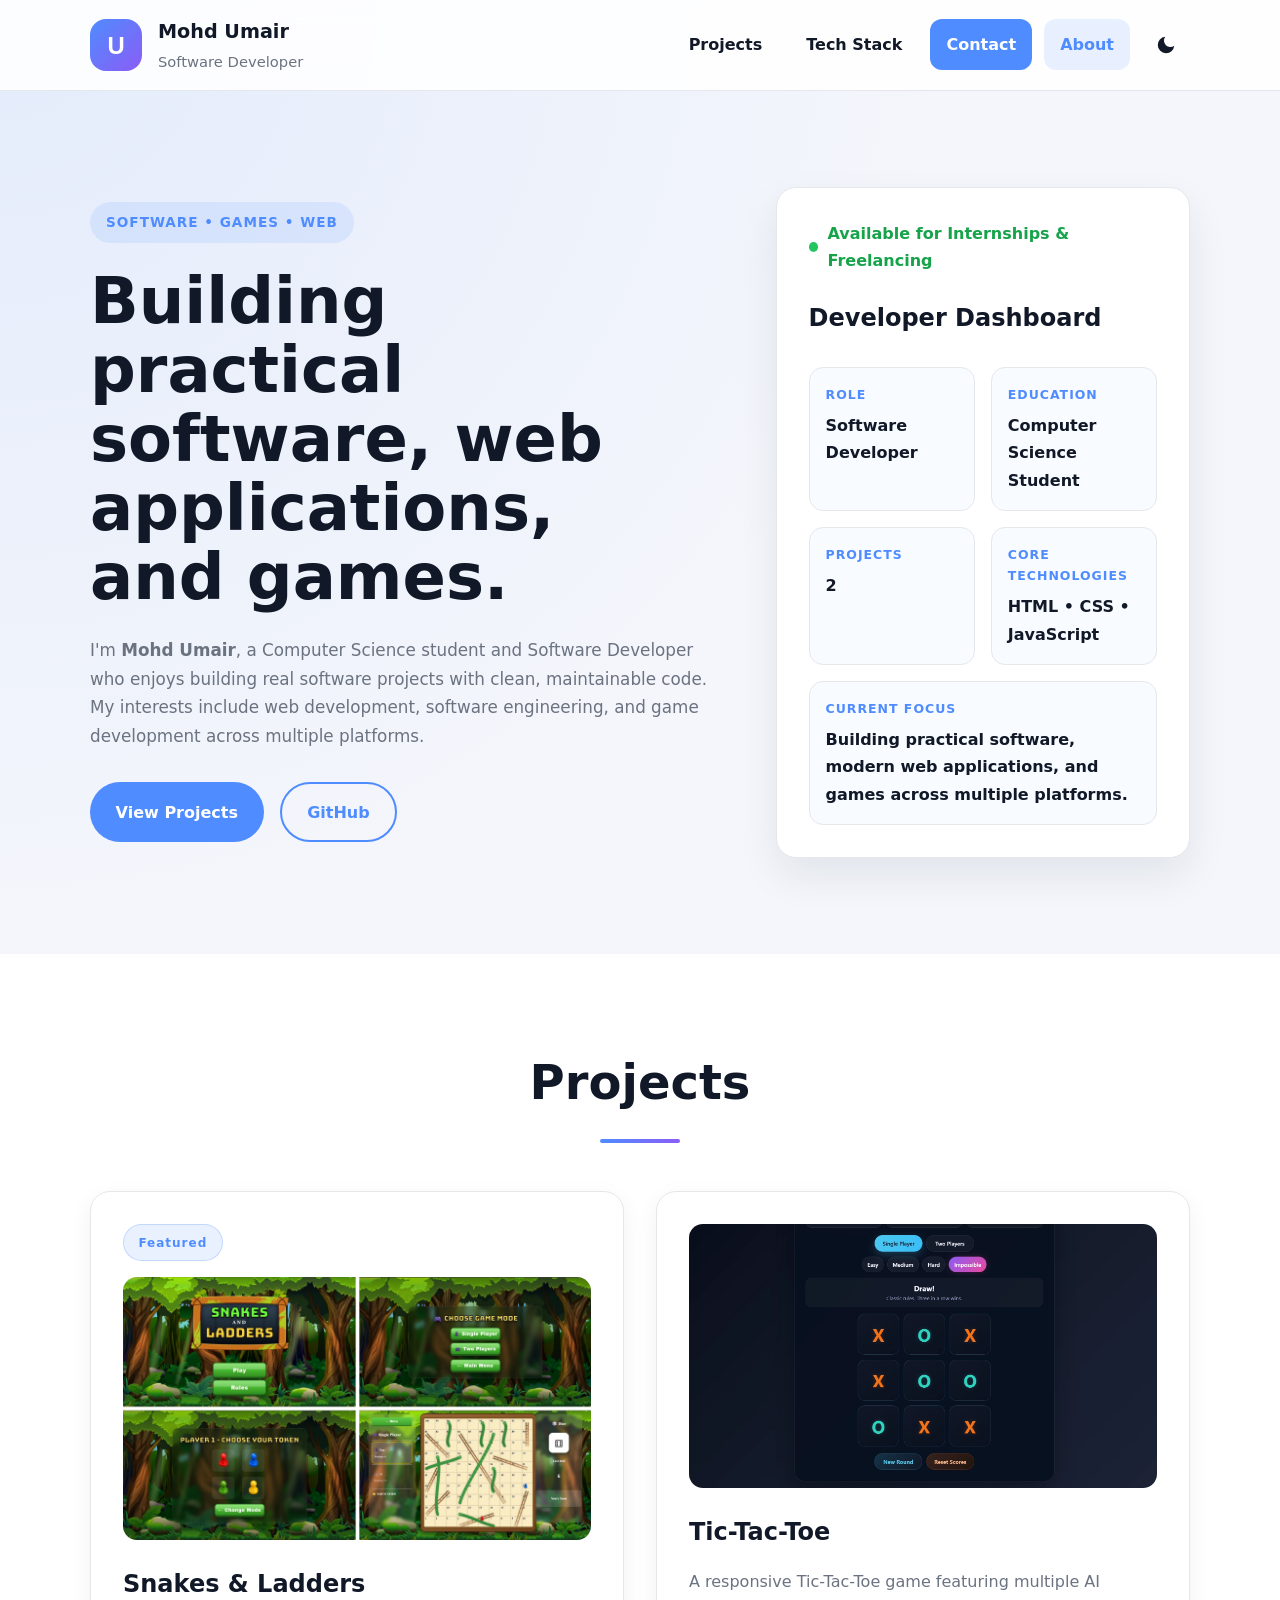
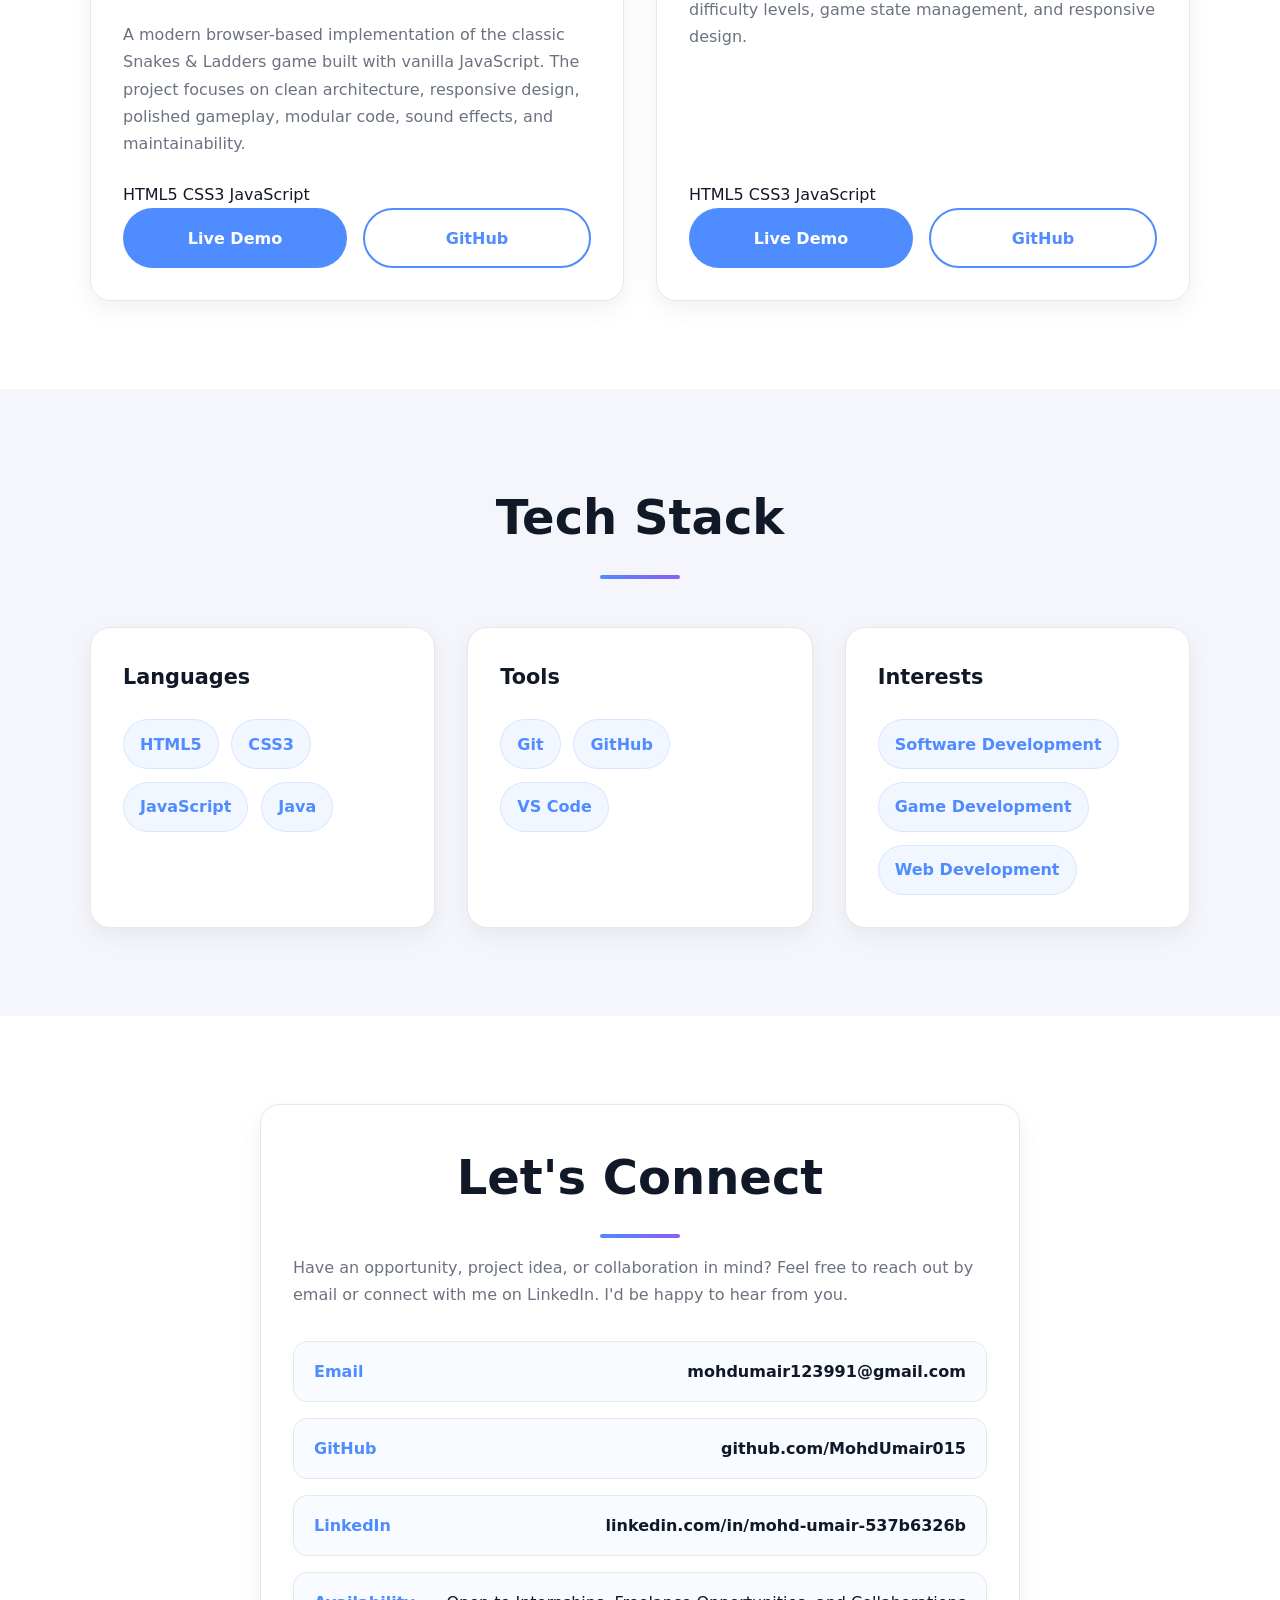
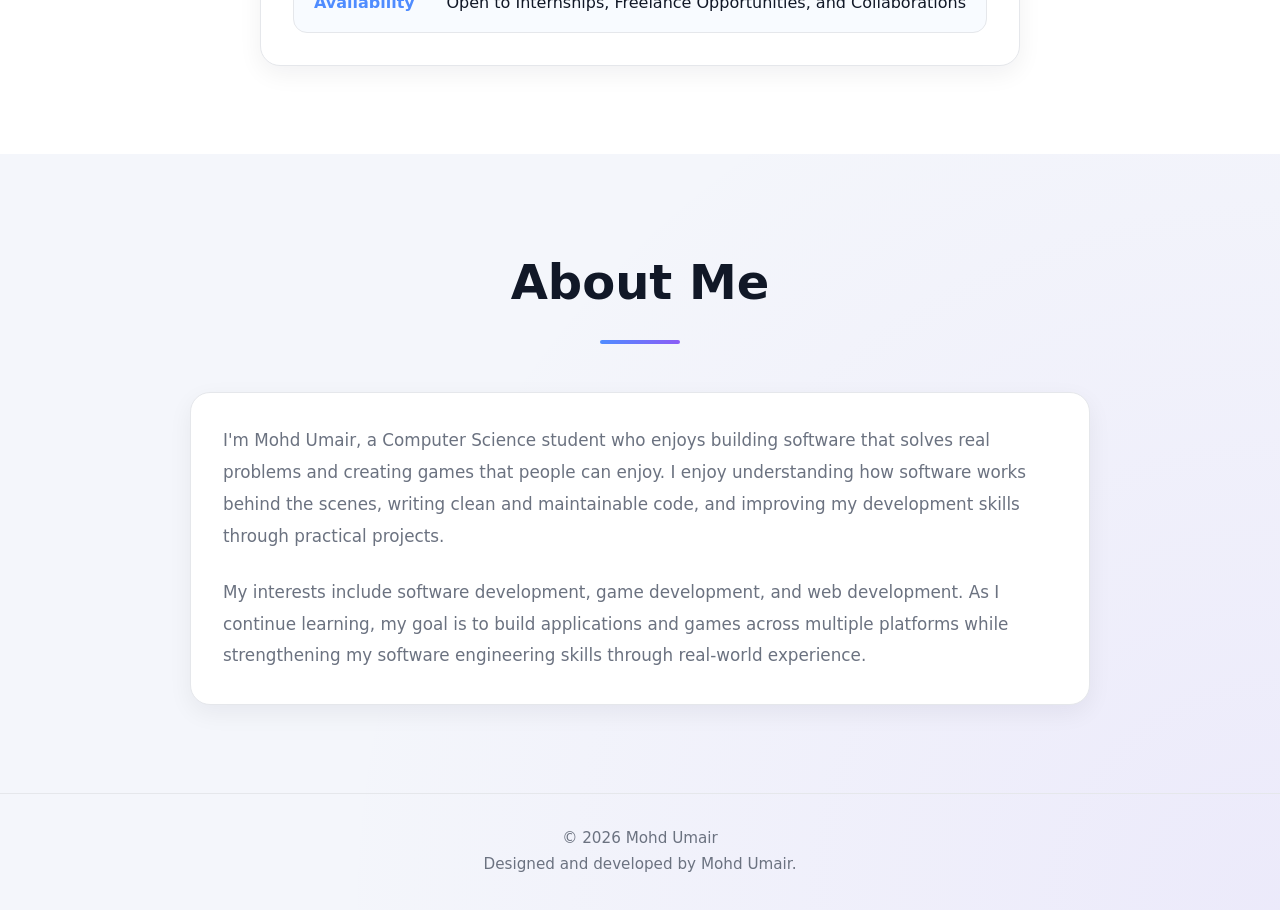
==== index.html @ 8f7ae7aa "Initial portfolio release" ====
<!doctype html>
<html lang="en">
  <head>
    <meta charset="utf-8" />
    <meta name="viewport" content="width=device-width, initial-scale=1" />

    <title>Mohd Umair | Software & Game Developer</title>

    <meta
      name="description"
      content="Portfolio of Mohd Umair, a Computer Science student and Software Developer building web applications, games, and modern software projects."
    />

    <meta
      name="keywords"
      content="Mohd Umair, Software Developer, Game Developer, Web Developer, JavaScript, HTML, CSS, Portfolio"
    />

    <meta name="author" content="Mohd Umair" />

    <!-- Browser Theme -->

    <meta name="theme-color" content="#4f8cff" />

    <!-- Search Engines -->

    <meta name="robots" content="index, follow" />

    <!-- Canonical URL -->

    <link rel="canonical" href="https://mohdumair015.github.io/Portfolio/" />

    <!-- Open Graph -->

    <meta property="og:type" content="website" />

    <meta
      property="og:title"
      content="Mohd Umair | Software & Game Developer"
    />

    <meta
      property="og:description"
      content="Portfolio of Mohd Umair showcasing software development, web development, and game development projects."
    />

    <meta
      property="og:url"
      content="https://mohdumair015.github.io/Portfolio/"
    />

    <meta
      property="og:image"
      content="https://mohdumair015.github.io/Portfolio/images/portfolio-preview.webp"
    />

    <!-- Twitter / X -->

    <meta name="twitter:card" content="summary_large_image" />

    <meta
      name="twitter:title"
      content="Mohd Umair | Software & Game Developer"
    />

    <meta
      name="twitter:description"
      content="Software Developer building practical software, web applications, and games."
    />

    <meta
      name="twitter:image"
      content="https://mohdumair015.github.io/Portfolio/images/portfolio-preview.webp"
    />

    <!-- Favicon -->

    <link rel="icon" href="images/favicon.ico" sizes="any" />

    <link rel="icon" type="image/svg+xml" href="images/logo.svg" />

    <link rel="apple-touch-icon" href="images/apple-touch-icon.png" />

    <link rel="manifest" href="site.webmanifest" />

    <!-- CSS -->

    <link rel="stylesheet" href="style.css" />
  </head>

  <body>
    <!-- =========================
         Header
    ========================== -->

    <header class="site-header">
      <div class="container header-inner">
        <div class="brand">
          <a href="#home" class="logo" aria-label="Home">
            <img
              src="images/logo.svg"
              alt="Mohd Umair Logo"
              width="52"
              height="52"
            />
          </a>

          <div>
            <h1 class="brand-title">Mohd Umair</h1>

            <p class="brand-sub">Software Developer</p>
          </div>
        </div>

        <nav class="main-nav" aria-label="Primary Navigation">
          <a href="#projects" class="nav-link">Projects</a>

          <a href="#tech-stack" class="nav-link">Tech Stack</a>

          <a href="#contact" class="nav-link cta">Contact</a>

          <a href="#about" class="nav-link">About</a>

          <button
            id="theme-toggle"
            aria-label="Toggle dark mode"
            title="Toggle theme"
          >
            <svg
              class="theme-icon moon-icon"
              viewBox="0 0 24 24"
              aria-hidden="true"
            >
              <path
                d="M21 12.8A9 9 0 1 1 11.2 3
         7 7 0 0 0 21 12.8Z"
                fill="currentColor"
              />
            </svg>

            <svg
              class="theme-icon sun-icon"
              viewBox="0 0 24 24"
              aria-hidden="true"
            >
              <circle cx="12" cy="12" r="5" fill="currentColor" />

              <g stroke="currentColor" stroke-width="2" stroke-linecap="round">
                <line x1="12" y1="1.5" x2="12" y2="4" />
                <line x1="12" y1="20" x2="12" y2="22.5" />
                <line x1="1.5" y1="12" x2="4" y2="12" />
                <line x1="20" y1="12" x2="22.5" y2="12" />

                <line x1="4.5" y1="4.5" x2="6.5" y2="6.5" />
                <line x1="17.5" y1="17.5" x2="19.5" y2="19.5" />
                <line x1="17.5" y1="6.5" x2="19.5" y2="4.5" />
                <line x1="4.5" y1="19.5" x2="6.5" y2="17.5" />
              </g>
            </svg>
          </button>
        </nav>
      </div>
    </header>

    <!-- =========================
         Main
    ========================== -->

    <main>
      <!-- =========================
           Hero
      ========================== -->

      <section class="hero">
        <div class="container hero-inner">
          <div class="hero-copy">
            <p class="hero-tag">SOFTWARE • GAMES • WEB</p>

            <h2 class="hero-heading">
              Building practical software, web applications, and games.
            </h2>

            <p class="lead">
              I'm <strong>Mohd Umair</strong>, a Computer Science student and
              Software Developer who enjoys building real software projects with
              clean, maintainable code. My interests include web development,
              software engineering, and game development across multiple
              platforms.
            </p>

            <div class="hero-buttons">
              <a href="#projects" class="btn"> View Projects </a>

              <a
                href="https://github.com/MohdUmair015"
                target="_blank"
                rel="noopener"
                class="btn btn-outline"
              >
                GitHub
              </a>
            </div>
          </div>

          <aside class="hero-card" aria-label="Developer Profile">
            <div class="status-line">
              <span class="status-dot"></span>
              Available for Internships & Freelancing
            </div>

            <h3 class="setup-title">Developer Dashboard</h3>

            <div class="profile-grid">
              <div class="profile-item">
                <span class="profile-label">Role</span>
                <strong>Software Developer</strong>
              </div>

              <div class="profile-item">
                <span class="profile-label">Education</span>
                <strong>Computer Science Student</strong>
              </div>

              <div class="profile-item">
                <span class="profile-label">Projects</span>
                <strong>2</strong>
              </div>

              <div class="profile-item">
                <span class="profile-label">Core Technologies</span>
                <strong>HTML • CSS • JavaScript</strong>
              </div>

              <div class="profile-item full-width">
                <span class="profile-label">Current Focus</span>
                <strong>
                  Building practical software, modern web applications, and
                  games across multiple platforms.
                </strong>
              </div>
            </div>
          </aside>
        </div>
      </section>

      <!-- =========================
     Projects
========================= -->

      <section id="projects" class="section alt">
        <div class="container">
          <h3>Projects</h3>

          <div class="grid projects">
            <!-- Snakes & Ladders -->

            <article class="card project">
              <span class="project-status featured"> Featured </span>

              <img
                src="images/snakes-and-ladders.webp"
                alt="Screenshot of the Snakes & Ladders game"
                class="project-image"
                loading="lazy"
              />

              <h4>Snakes & Ladders</h4>

              <p>
                A modern browser-based implementation of the classic Snakes &
                Ladders game built with vanilla JavaScript. The project focuses
                on clean architecture, responsive design, polished gameplay,
                modular code, sound effects, and maintainability.
              </p>

              <div class="tech-stack">
                <span>HTML5</span>
                <span>CSS3</span>
                <span>JavaScript</span>
              </div>

              <div class="project-links">
                <a
                  href="https://mohdumair015.github.io/Snakes-and-Ladders/"
                  target="_blank"
                  rel="noopener"
                  class="btn"
                >
                  Live Demo
                </a>

                <a
                  href="https://github.com/MohdUmair015/Snakes-and-Ladders"
                  target="_blank"
                  rel="noopener"
                  class="btn btn-outline"
                >
                  GitHub
                </a>
              </div>
            </article>

            <!-- Tic Tac Toe -->

            <article class="card project">
              <img
                src="images/tic-tac-toe.webp"
                alt="Screenshot of the Tic-Tac-Toe game"
                class="project-image"
                loading="lazy"
              />

              <h4>Tic-Tac-Toe</h4>

              <p>
                A responsive Tic-Tac-Toe game featuring multiple AI difficulty
                levels, game state management, and responsive design.
              </p>

              <div class="tech-stack">
                <span>HTML5</span>
                <span>CSS3</span>
                <span>JavaScript</span>
              </div>

              <div class="project-links">
                <a
                  href="https://mohdumair015.github.io/Tic-Tac-Toe-Game/Tic-Tac-Toe.html"
                  target="_blank"
                  rel="noopener"
                  class="btn"
                >
                  Live Demo
                </a>

                <a
                  href="https://github.com/MohdUmair015/Tic-Tac-Toe-Game"
                  target="_blank"
                  rel="noopener"
                  class="btn btn-outline"
                >
                  GitHub
                </a>
              </div>
            </article>
          </div>
        </div>
      </section>

      <!-- =========================
           Tech Stack
      ========================== -->

      <section id="tech-stack" class="section">
        <div class="container">
          <h3>Tech Stack</h3>

          <div class="grid services">
            <article class="card service">
              <h4>Languages</h4>

              <div class="stack-list">
                <span>HTML5</span>
                <span>CSS3</span>
                <span>JavaScript</span>
                <span>Java</span>
              </div>
            </article>

            <article class="card service">
              <h4>Tools</h4>

              <div class="stack-list">
                <span>Git</span>
                <span>GitHub</span>
                <span>VS Code</span>
              </div>
            </article>

            <article class="card service">
              <h4>Interests</h4>

              <div class="stack-list">
                <span>Software Development</span>
                <span>Game Development</span>
                <span>Web Development</span>
              </div>
            </article>
          </div>
        </div>
      </section>

      <!-- =========================
     Contact
========================== -->

      <section id="contact" class="section alt">
        <div class="container">
          <div class="card contact-card">
            <h3>Let's Connect</h3>

            <p>
              Have an opportunity, project idea, or collaboration in mind? Feel
              free to reach out by email or connect with me on LinkedIn. I'd be
              happy to hear from you.
            </p>

            <div class="contact-info">
              <div class="contact-item">
                <span class="contact-label">Email</span>

                <a href="mailto:mohdumair123991@gmail.com">
                  mohdumair123991@gmail.com
                </a>
              </div>

              <div class="contact-item">
                <span class="contact-label">GitHub</span>

                <a
                  href="https://github.com/MohdUmair015"
                  target="_blank"
                  rel="noopener"
                >
                  github.com/MohdUmair015
                </a>
              </div>

              <div class="contact-item">
                <span class="contact-label">LinkedIn</span>

                <a
                  href="https://www.linkedin.com/in/mohd-umair-537b6326b"
                  target="_blank"
                  rel="noopener"
                >
                  linkedin.com/in/mohd-umair-537b6326b
                </a>
              </div>

              <div class="contact-item">
                <span class="contact-label">Availability</span>

                <span
                  >Open to Internships, Freelance Opportunities, and
                  Collaborations</span
                >
              </div>
            </div>
          </div>
        </div>
      </section>

      <!-- =========================
     About
========================== -->

      <section id="about" class="section">
        <div class="container">
          <h3>About Me</h3>

          <div class="card about-card">
            <p>
              I'm Mohd Umair, a Computer Science student who enjoys building
              software that solves real problems and creating games that people
              can enjoy. I enjoy understanding how software works behind the
              scenes, writing clean and maintainable code, and improving my
              development skills through practical projects.
            </p>

            <p>
              My interests include software development, game development, and
              web development. As I continue learning, my goal is to build
              applications and games across multiple platforms while
              strengthening my software engineering skills through real-world
              experience.
            </p>
          </div>
        </div>
      </section>
    </main>

    <!-- =========================
         Footer
    ========================== -->

    <footer class="site-footer">
      <p id="footer-year">
        © 2026 Mohd Umair
        <br />
        Designed and developed by Mohd Umair.
      </p>
    </footer>

    <!-- =========================
         Image Preview Modal
    ========================== -->

    <div
      id="image-modal"
      class="image-modal"
      role="dialog"
      aria-modal="true"
      aria-labelledby="modal-caption"
    >
      <span id="close-modal"> &times; </span>

      <div class="modal-content">
        <img id="modal-image" src="" alt="Expanded project image" />

        <p id="modal-caption"></p>
      </div>
    </div>

    <script src="script.js"></script>
  </body>
</html>
---- style.css ----
/* ======================================================
   Root Variables
====================================================== */

:root {
  --primary: #4f8cff;
  --primary-dark: #2563eb;
  --purple: #8b5cf6;

  --bg: #f4f6fb;
  --surface: #ffffff;

  --text: #111827;
  --text-light: #6b7280;

  --border: #e5e7eb;

  --shadow-sm: 0 8px 24px rgba(15, 23, 42, 0.06);
  --shadow-md: 0 18px 40px rgba(15, 23, 42, 0.08);
  --shadow-lg: 0 28px 60px rgba(15, 23, 42, 0.12);

  --radius: 20px;

  --transition: 220ms ease;
}

/* ======================================================
   Reset
====================================================== */

*,
*::before,
*::after {
  margin: 0;
  padding: 0;
  box-sizing: border-box;
}

html {
  scroll-behavior: smooth;
  scroll-padding-top: 100px;
}

body {
  min-height: 100vh;

  font-family:
    Inter,
    system-ui,
    -apple-system,
    BlinkMacSystemFont,
    "Segoe UI",
    sans-serif;

  color: var(--text);

  line-height: 1.7;

  background:
    radial-gradient(
      circle at top left,
      rgba(79, 140, 255, 0.1),
      transparent 22%
    ),
    radial-gradient(
      circle at bottom right,
      rgba(139, 92, 246, 0.08),
      transparent 22%
    ),
    linear-gradient(rgba(255, 255, 255, 0.03) 1px, transparent 1px),
    linear-gradient(90deg, rgba(255, 255, 255, 0.03) 1px, transparent 1px),
    var(--bg);

  background-size:
    auto,
    auto,
    80px 80px,
    80px 80px;

  transition:
    background-color 0.3s,
    color 0.3s;
}

/* ======================================================
   Global
====================================================== */

img {
  display: block;
  max-width: 100%;
}

button,
input,
textarea,
a {
  font: inherit;
}

a {
  color: inherit;
  text-decoration: none;
}

.container {
  width: min(1100px, calc(100% - 2rem));
  margin-inline: auto;
}

/* ======================================================
   Header
====================================================== */

.site-header {
  position: sticky;
  top: 0;
  z-index: 1000;
  backdrop-filter: blur(14px);
  background: rgba(255, 255, 255, 0.88);
  border-bottom: 1px solid var(--border);
}

.header-inner {
  display: flex;
  justify-content: space-between;
  align-items: center;
  padding: 1rem 0;
}

.brand {
  display: flex;
  align-items: center;
  gap: 1rem;
}

.logo {
  display: flex;

  align-items: center;

  justify-content: center;

  flex-shrink: 0;
}

.logo img {
  width: 52px;

  height: 52px;

  display: block;

  user-select: none;

  -webkit-user-drag: none;

  transition:
    transform 0.22s ease,
    filter 0.22s ease;
}

.logo:hover img {
  transform: scale(1.06);

  filter: brightness(1.05);
}

.logo:focus-visible img {
  transform: scale(1.06);
}

.brand-title {
  font-size: 1.2rem;
  font-weight: 700;
}

.brand-sub {
  color: var(--text-light);
  font-size: 0.92rem;
}

.main-nav {
  display: flex;
  align-items: center;
  gap: 0.75rem;
}

.main-nav a {
  padding: 0.75rem 1rem;
  border-radius: 12px;
  font-weight: 600;
  transition: var(--transition);
}

.main-nav a:hover {
  background: rgba(79, 140, 255, 0.08);
}

.main-nav a.active {
  background: rgba(79, 140, 255, 0.12);

  color: var(--primary);
}

.main-nav a.cta.active {
  background: var(--primary);

  color: white;
}

.cta {
  background: var(--primary);
  color: white;
}

#theme-toggle {
  width: 48px;

  height: 48px;

  display: grid;

  place-items: center;

  border: none;

  border-radius: 14px;

  background: transparent;

  color: var(--text);

  cursor: pointer;

  transition: var(--transition);
}

#theme-toggle:hover {
  background: rgba(79, 140, 255, 0.08);
}

.theme-icon {
  width: 22px;

  height: 22px;

  transition: 0.35s ease;
}

.sun-icon {
  display: none;
}

body.dark-theme .moon-icon {
  display: none;
}

body.dark-theme .sun-icon {
  display: block;
}

/* ======================================================
   Hero
====================================================== */

.hero {
  padding: 6rem 0;
}

.hero-inner {
  display: grid;
  grid-template-columns: 1.2fr 0.8fr;
  align-items: center;
  gap: 4rem;
}

.hero-tag {
  display: inline-flex;
  padding: 0.55rem 1rem;
  margin-bottom: 1.5rem;
  border-radius: 999px;
  background: rgba(79, 140, 255, 0.12);
  color: var(--primary);
  font-size: 0.85rem;
  font-weight: 700;
  letter-spacing: 1px;
}

.hero-heading {
  font-size: clamp(2.8rem, 5vw, 4.6rem);
  line-height: 1.08;
  margin-bottom: 1.5rem;
  max-width: 12ch;
}

.lead {
  max-width: 60ch;
  color: var(--text-light);
  font-size: 1.05rem;
  margin-bottom: 2rem;
}

.hero-buttons {
  display: flex;
  flex-wrap: wrap;
  gap: 1rem;
}

/* ======================================================
   Developer Dashboard
====================================================== */

.profile-grid {
  display: grid;
  grid-template-columns: repeat(2, 1fr);
  gap: 1rem;
  margin-top: 1.75rem;
}

.profile-item {
  padding: 1rem;
  border: 1px solid var(--border);
  border-radius: 14px;
  background: rgba(79, 140, 255, 0.04);
}

.profile-item.full-width {
  grid-column: 1 / -1;
}

.profile-label {
  display: block;
  font-size: 0.78rem;
  font-weight: 700;
  text-transform: uppercase;
  letter-spacing: 1px;
  color: var(--primary);
  margin-bottom: 0.45rem;
}

.profile-item strong {
  font-size: 1rem;
  line-height: 1.5;
}

body.dark-theme .profile-item {
  background: rgba(79, 140, 255, 0.08);
}

@media (max-width: 480px) {
  .profile-grid {
    grid-template-columns: 1fr;
  }

  .profile-item.full-width {
    grid-column: auto;
  }
}

/* ======================================================
   Buttons
====================================================== */

.btn {
  display: inline-flex;
  align-items: center;
  justify-content: center;
  padding: 0.9rem 1.6rem;
  border-radius: 999px;
  background: var(--primary);
  color: white;
  font-weight: 700;
  transition: var(--transition);
  border: none;
  cursor: pointer;
}

.btn:hover {
  background: var(--primary-dark);

  transform: translateY(-2px);

  box-shadow: 0 10px 24px rgba(79, 140, 255, 0.25);
}

.btn-outline:hover {
  color: white;

  background: var(--primary);
}

.btn-outline {
  background: transparent;
  color: var(--primary);
  border: 2px solid var(--primary);
}

/* ======================================================
   Hero Card
====================================================== */

.hero-card {
  padding: 2rem;
  background: var(--surface);
  border-radius: var(--radius);
  border: 1px solid var(--border);
  box-shadow: var(--shadow-md);
}

.status-line {
  display: inline-flex;
  align-items: center;
  gap: 0.6rem;
  margin-bottom: 1.5rem;
  color: #16a34a;
  font-weight: 700;
}

.status-dot {
  width: 10px;
  height: 10px;
  border-radius: 50%;
  background: #22c55e;
}

.setup-title {
  font-size: 1.5rem;
  margin-bottom: 0.5rem;
}

/* ======================================================
   Sections
====================================================== */

.section {
  padding: 5.5rem 0;
}

.section.alt {
  background: var(--surface);
}

.section h3 {
  text-align: center;
  font-size: clamp(2rem, 4vw, 3rem);
  margin-bottom: 3rem;
  position: relative;
}

.section h3::after {
  content: "";
  display: block;
  width: 80px;
  height: 4px;
  margin: 1rem auto 0;
  border-radius: 999px;
  background: linear-gradient(90deg, var(--primary), var(--purple));
}

/* ======================================================
   Grid
====================================================== */

.grid {
  display: grid;
  gap: 2rem;
}

.grid.projects {
  grid-template-columns: repeat(auto-fit, minmax(320px, 1fr));
}

.grid.services {
  grid-template-columns: repeat(auto-fit, minmax(250px, 1fr));
}

/* ======================================================
   Cards
====================================================== */

.card {
  background: var(--surface);
  border: 1px solid var(--border);
  border-radius: var(--radius);
  padding: 2rem;
  box-shadow: var(--shadow-sm);
  transition: var(--transition);
}

.card:hover {
  transform: translateY(-8px);

  box-shadow: 0 30px 70px rgba(15, 23, 42, 0.14);

  border-color: rgba(79, 140, 255, 0.18);
}

/* ======================================================
   Projects
====================================================== */

.grid.projects {
  display: grid;
  grid-template-columns: repeat(auto-fit, minmax(340px, 1fr));
  gap: 2rem;
}

.project {
  display: flex;
  flex-direction: column;
  height: 100%;
}

.project-image {
  width: 100%;
  aspect-ratio: 16 / 9;
  object-fit: cover;
  border-radius: 14px;
  margin-bottom: 1.5rem;
  transition: transform 0.3s ease;
}

.project:hover .project-image {
  transform: scale(1.02);
}

.project h4 {
  margin-bottom: 1rem;
  font-size: 1.5rem;
}

.project p {
  flex-grow: 1;
  color: var(--text-light);
  line-height: 1.7;
  margin-bottom: 1.5rem;
}

.project-links {
  display: flex;
  gap: 1rem;
  margin-top: auto;
}

.project-links .btn {
  flex: 1;
}

/* Featured badge */

.project-status.featured {
  background: rgba(79, 140, 255, 0.12);
  color: var(--primary);
  border: 1px solid rgba(79, 140, 255, 0.25);
}

/* ======================================================
   Status Badge
====================================================== */

.project-status {
  display: inline-flex;
  width: fit-content;
  padding: 0.45rem 0.9rem;
  border-radius: 999px;
  background: rgba(34, 197, 94, 0.12);
  color: #16a34a;
  font-size: 0.75rem;
  font-weight: 700;
  letter-spacing: 1px;
  margin-bottom: 1rem;
}

/* ======================================================
   Tech Stack
====================================================== */

.service {
  text-align: left;
}

.service h4 {
  margin-bottom: 1.5rem;
  font-size: 1.3rem;
}

.stack-list {
  display: flex;
  flex-wrap: wrap;
  gap: 0.8rem;
}

.stack-list span {
  display: inline-flex;
  align-items: center;
  justify-content: center;

  padding: 0.65rem 1rem;

  border-radius: 999px;

  background: rgba(79, 140, 255, 0.08);

  color: var(--primary);

  font-weight: 600;

  border: 1px solid rgba(79, 140, 255, 0.15);

  transition: var(--transition);
}

.stack-list span:hover {
  background: var(--primary);
  color: white;
  transform: translateY(-2px);
}

body.dark-theme .stack-list span {
  background: rgba(79, 140, 255, 0.16);
}

/* ======================================================
   Project Buttons
====================================================== */

.project-links .btn-outline {
  background: transparent;
}

/* ======================================================
   Contact
====================================================== */

.contact-card {
  max-width: 760px;
  margin: 0 auto;
}

.contact-card h3 {
  margin-bottom: 1rem;
}

.contact-card > p {
  color: var(--text-light);
  margin-bottom: 2rem;
}

.contact-info {
  display: grid;
  gap: 1rem;
}

.contact-item {
  display: flex;
  justify-content: space-between;
  align-items: center;

  padding: 1rem 1.25rem;

  border: 1px solid var(--border);

  border-radius: 14px;

  background: rgba(79, 140, 255, 0.04);
}

.contact-label {
  font-weight: 700;
  color: var(--primary);
}

.contact-item a {
  color: var(--text);
  font-weight: 600;
  transition: color var(--transition);
}

.contact-item a:hover {
  color: var(--primary);
}

body.dark-theme .contact-item {
  background: rgba(79, 140, 255, 0.08);
}

@media (max-width: 600px) {
  .contact-item {
    flex-direction: column;
    align-items: flex-start;
    gap: 0.5rem;
  }
}

/* ======================================================
   About
====================================================== */

.about-card {
  max-width: 900px;
  margin: 0 auto;
}

.about-card p {
  color: var(--text-light);

  font-size: 1.05rem;

  line-height: 1.9;
}

.about-card p + p {
  margin-top: 1.5rem;
}

/* ======================================================
   Footer
====================================================== */

.site-footer {
  padding: 2rem 0;
  text-align: center;
  border-top: 1px solid var(--border);
  color: var(--text-light);
  font-size: 0.95rem;
}

/* ======================================================
   Utility
====================================================== */

.muted {
  color: var(--text-light);
}

/* ======================================================
   Image Modal
====================================================== */

.image-modal {
  display: none;
  position: fixed;
  inset: 0;
  justify-content: center;
  align-items: center;
  padding: 2rem;
  background: rgba(0, 0, 0, 0.92);
  z-index: 9999;
}

.modal-content {
  text-align: center;
}

.image-modal img {
  max-width: 90vw;
  max-height: 85vh;
  border-radius: 18px;
  box-shadow: 0 30px 80px rgba(0, 0, 0, 0.4);
}

#modal-caption {
  margin-top: 1rem;
  color: white;
  font-weight: 600;
}

#close-modal {
  position: absolute;
  top: 25px;
  right: 35px;
  color: white;
  font-size: 3rem;
  cursor: pointer;
  user-select: none;
}

/* ======================================================
   Focus Styles
====================================================== */

button:focus-visible,
a:focus-visible,
input:focus-visible,
textarea:focus-visible {
  outline: 3px solid var(--primary);
  outline-offset: 3px;
}

/* ======================================================
   Dark Theme
====================================================== */

body.dark-theme {
  --bg: #111827;
  --surface: #1f2937;
  --text: #f9fafb;
  --text-light: #cbd5e1;
  --border: #374151;
}

body.dark-theme .site-header {
  background: rgba(31, 41, 55, 0.92);
}

body.dark-theme .hero-tag,
body.dark-theme .tech-stack span {
  background: rgba(79, 140, 255, 0.16);
}

/* ======================================================
   Responsive
====================================================== */

@media (max-width: 992px) {
  .hero {
    padding: 4rem 0;
  }

  .hero-heading {
    max-width: 100%;
  }

  .hero-card {
    max-width: 650px;
  }
}

@media (max-width: 768px) {
  .header-inner {
    flex-direction: column;
    align-items: flex-start;
    gap: 1rem;
  }

  .main-nav {
    width: 100%;
    justify-content: center;
    flex-wrap: wrap;
  }

  .hero-buttons,
  .project-links {
    flex-direction: column;
  }

  .project-links .btn,
  .hero-buttons .btn {
    width: 100%;
  }

  .section {
    padding: 4rem 0;
  }
}

@media (max-width: 480px) {
  .hero-heading {
    font-size: 2.4rem;
  }

  .hero-tag {
    font-size: 0.72rem;
    text-align: center;
  }

  .card {
    padding: 1.5rem;
  }

  .project-status {
    font-size: 0.68rem;
  }

  .tech-stack span {
    font-size: 0.75rem;
  }

  .logo {
    width: 46px;
  }
}

/* ======================================================
   Reduced Motion
====================================================== */

@media (prefers-reduced-motion: reduce) {
  html {
    scroll-behavior: auto;
  }

  *,
  *::before,
  *::after {
    animation: none !important;

    transition: none !important;
  }
}
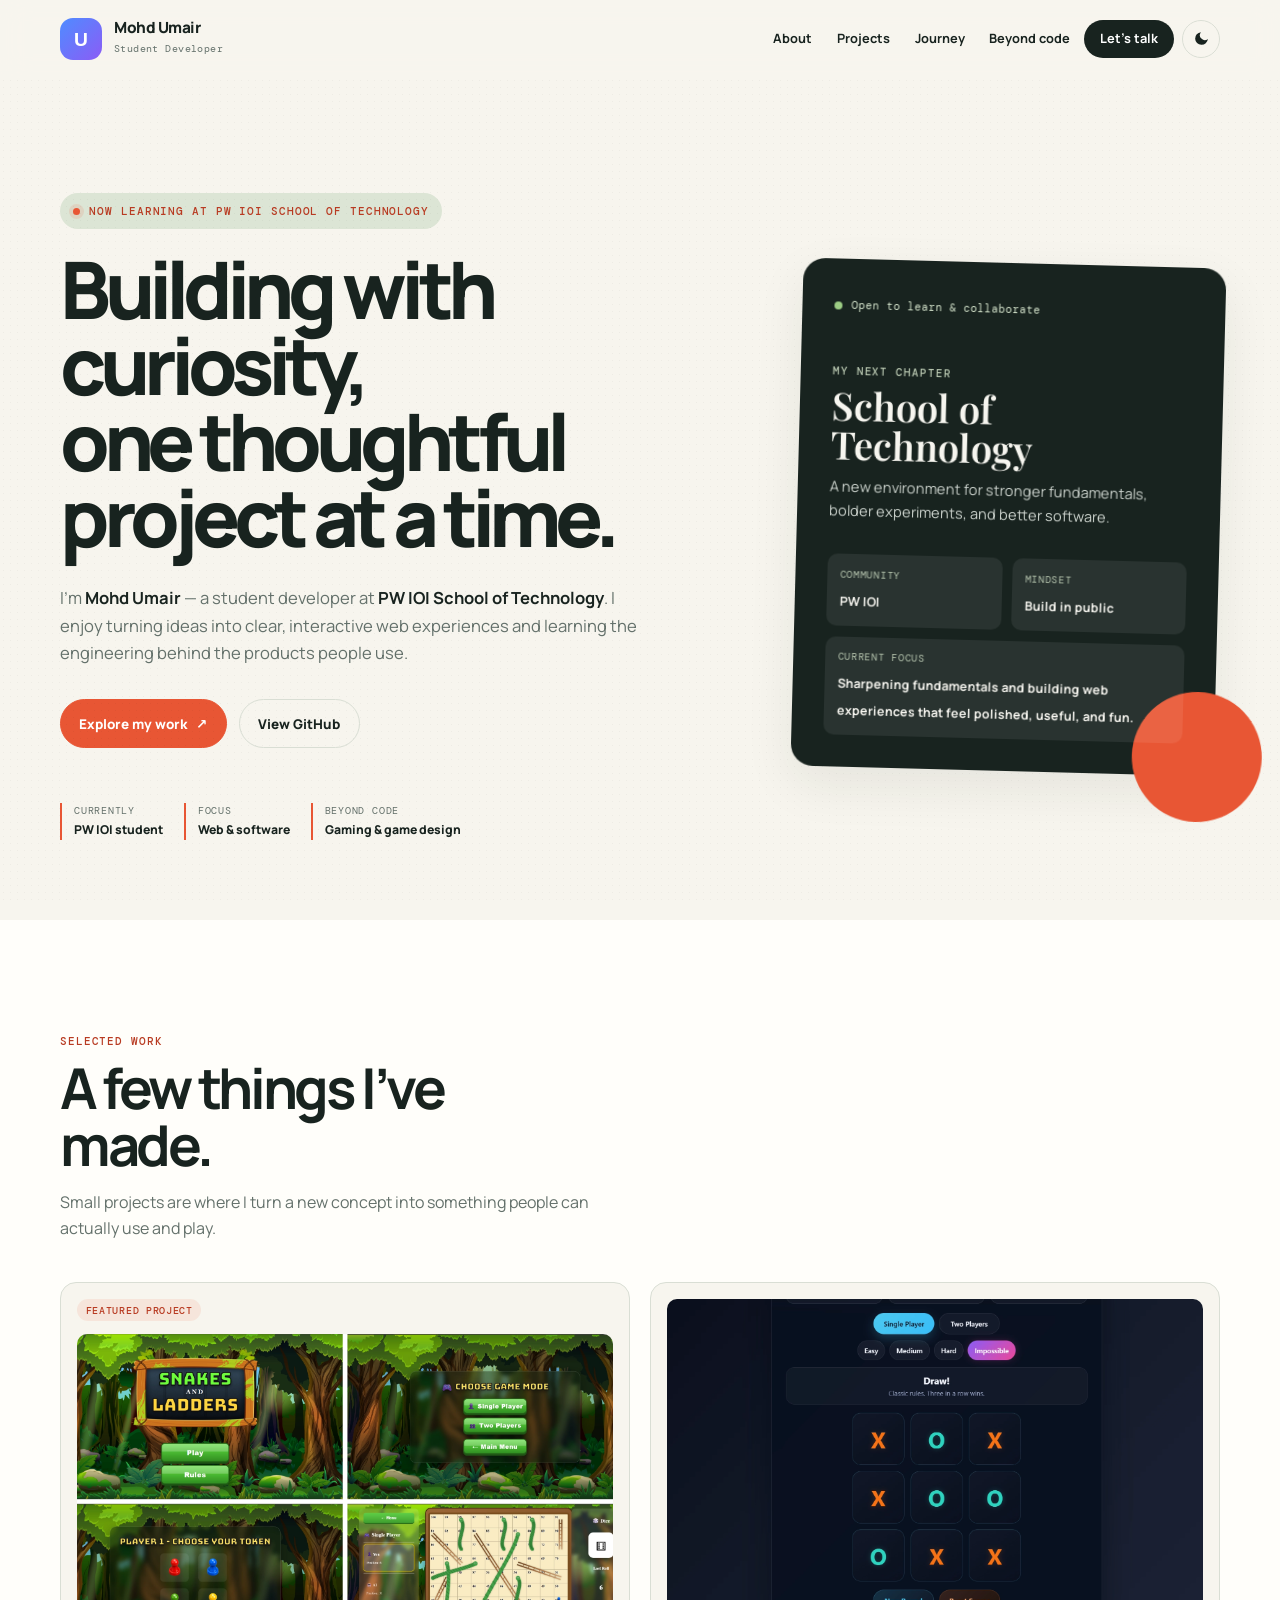
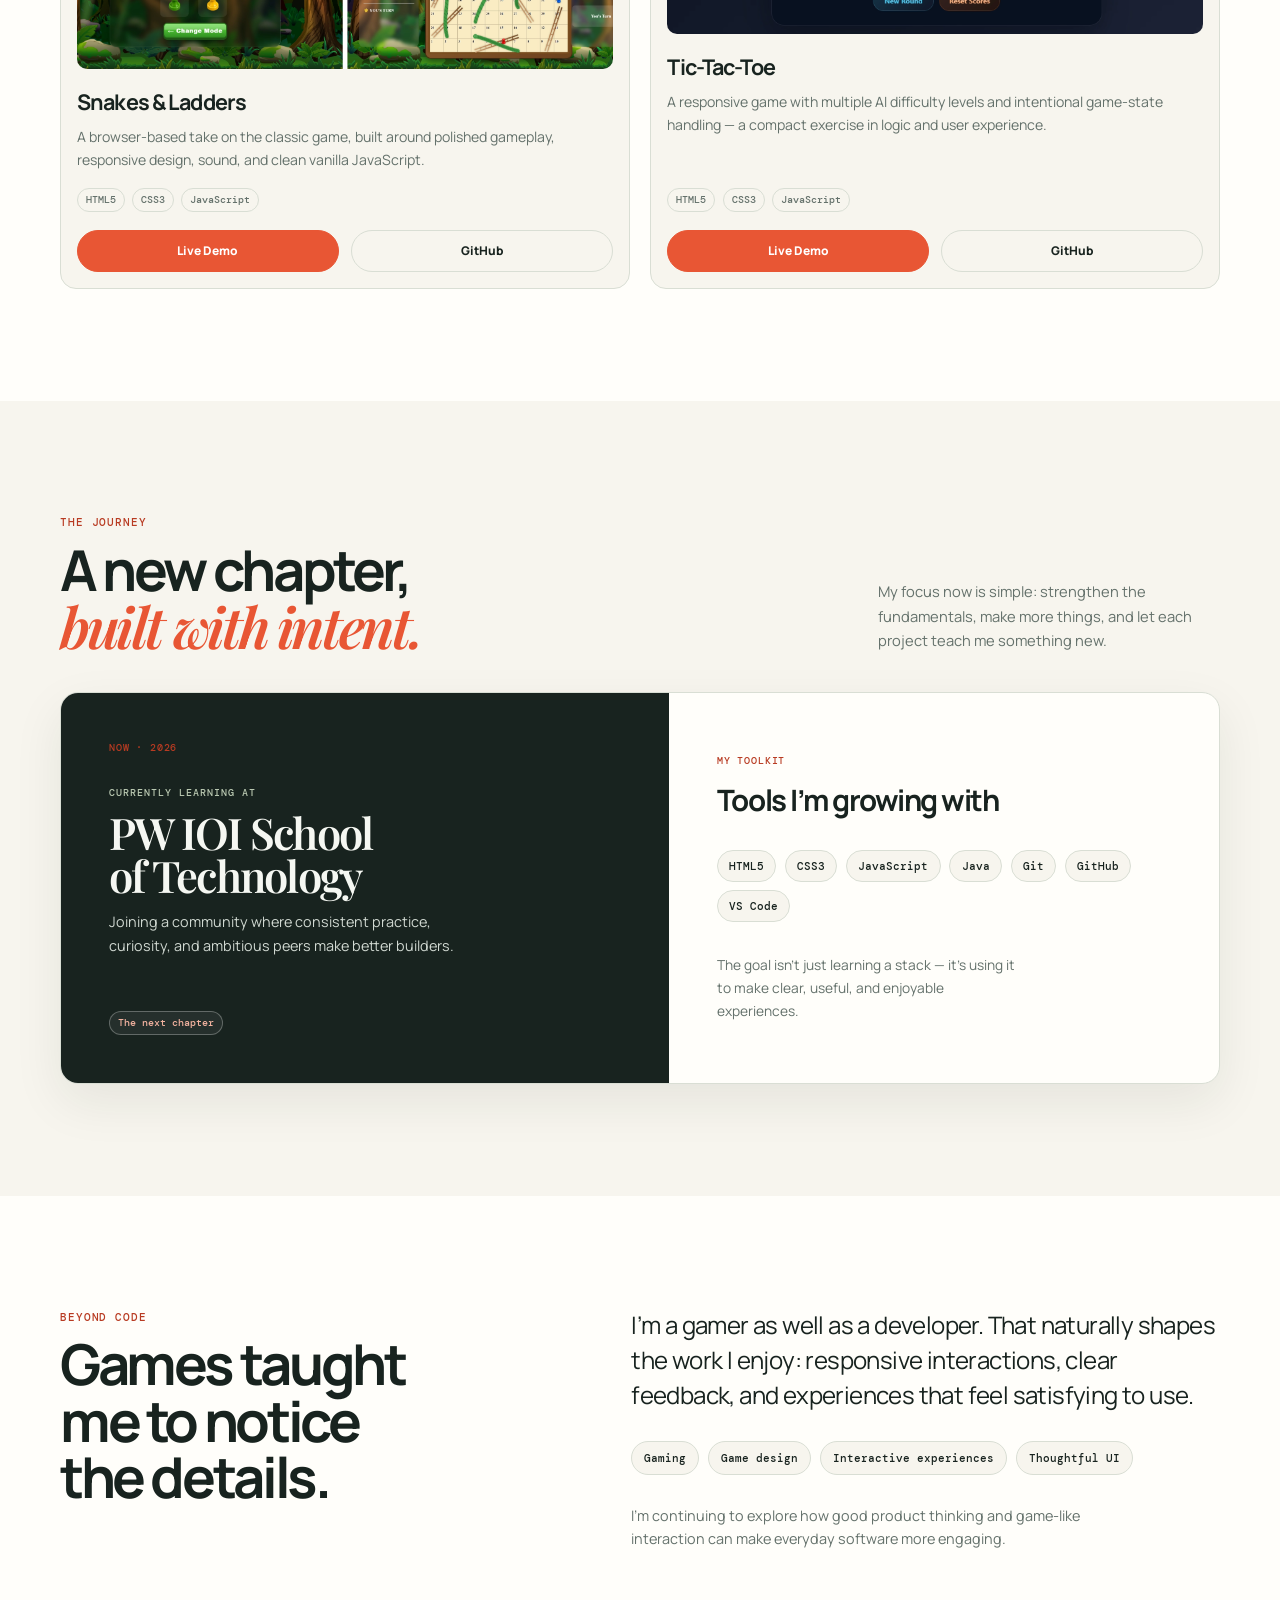
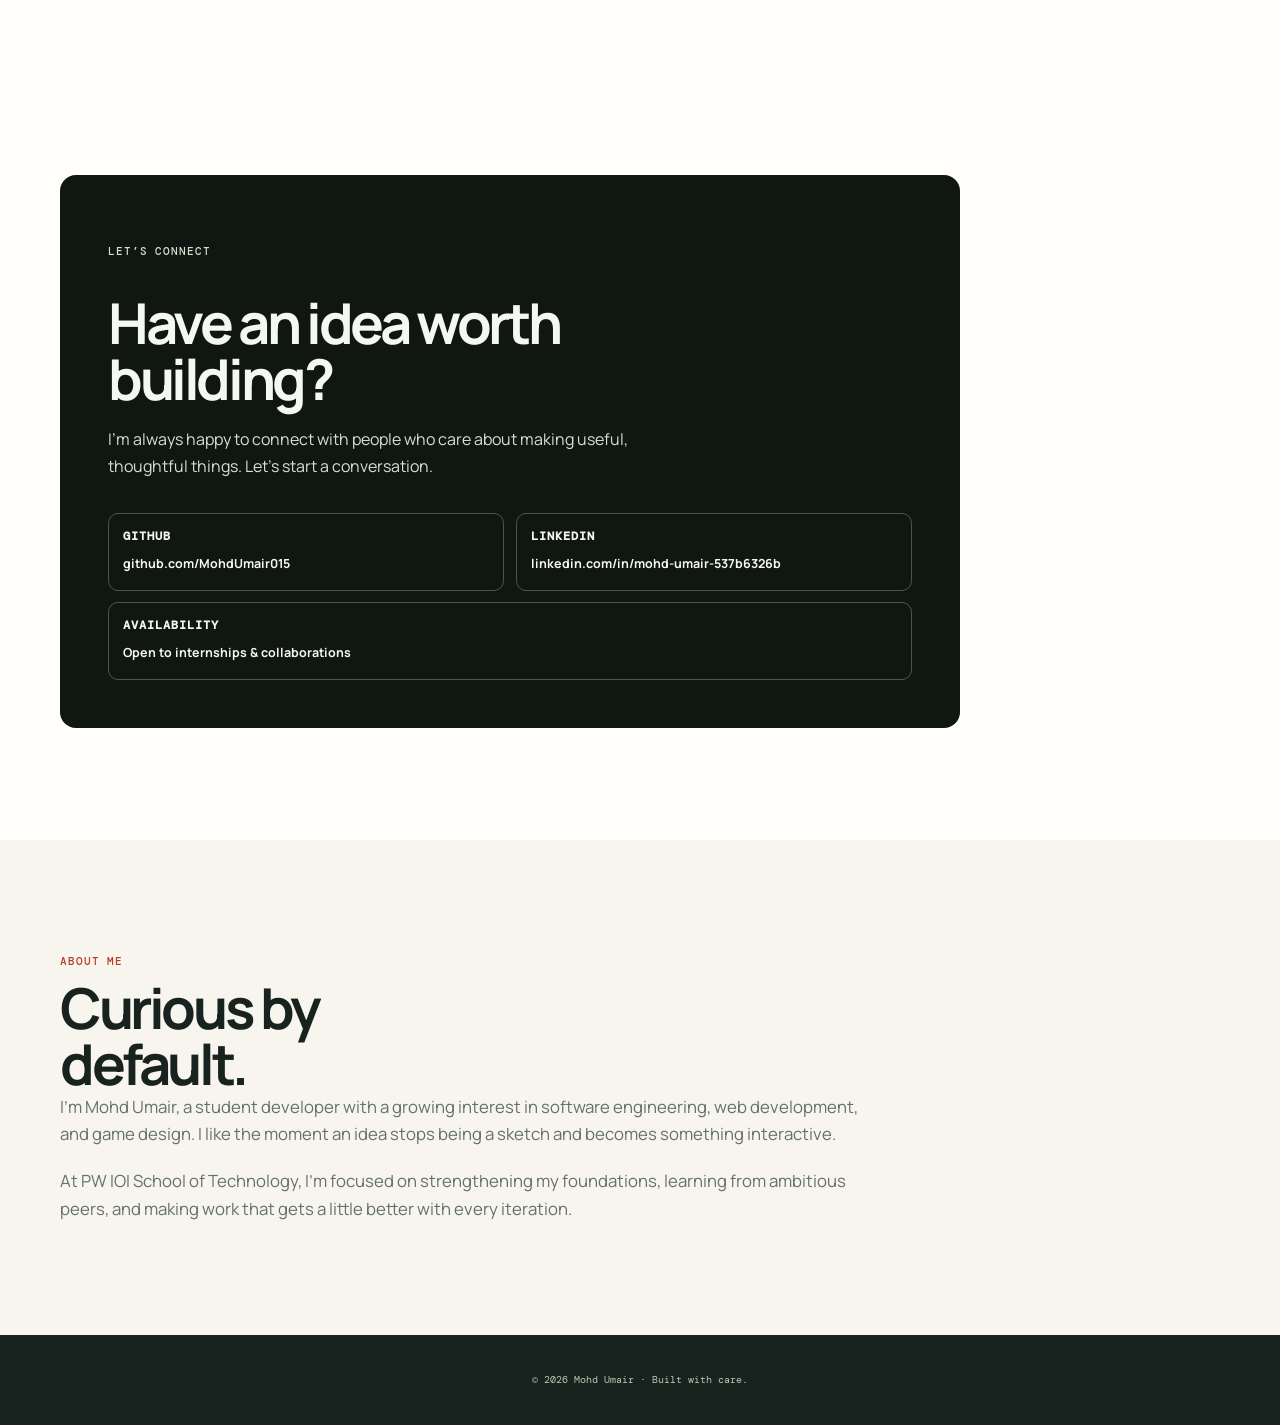
==== commit 8c557895: "Refresh portfolio for PW IOI journey Reposition the site around PW IOI School of Technology, add a g" ====
--- a/index.html
+++ b/index.html
@@ -4,23 +4,23 @@
     <meta charset="utf-8" />
     <meta name="viewport" content="width=device-width, initial-scale=1" />
 
-    <title>Mohd Umair | Software & Game Developer</title>
+    <title>Mohd Umair | Student Developer at PW IOI</title>
 
     <meta
       name="description"
-      content="Portfolio of Mohd Umair, a Computer Science student and Software Developer building web applications, games, and modern software projects."
+      content="Portfolio of Mohd Umair, a student developer at PW IOI School of Technology building thoughtful web experiences and interactive software."
     />
 
     <meta
       name="keywords"
-      content="Mohd Umair, Software Developer, Game Developer, Web Developer, JavaScript, HTML, CSS, Portfolio"
+      content="Mohd Umair, PW IOI School of Technology, Student Developer, Web Developer, JavaScript, Portfolio"
     />
 
     <meta name="author" content="Mohd Umair" />
 
     <!-- Browser Theme -->
 
-    <meta name="theme-color" content="#4f8cff" />
+    <meta name="theme-color" content="#18231f" />
 
     <!-- Search Engines -->
 
@@ -36,12 +36,12 @@
 
     <meta
       property="og:title"
-      content="Mohd Umair | Software & Game Developer"
+      content="Mohd Umair | Student Developer at PW IOI"
     />
 
     <meta
       property="og:description"
-      content="Portfolio of Mohd Umair showcasing software development, web development, and game development projects."
+      content="A student-developer portfolio featuring Mohd Umair's web and interactive software projects."
     />
 
     <meta
@@ -60,12 +60,12 @@
 
     <meta
       name="twitter:title"
-      content="Mohd Umair | Software & Game Developer"
+      content="Mohd Umair | Student Developer at PW IOI"
     />
 
     <meta
       name="twitter:description"
-      content="Software Developer building practical software, web applications, and games."
+      content="Student developer at PW IOI School of Technology building practical web experiences and interactive software."
     />
 
     <meta
@@ -86,9 +86,28 @@
     <!-- CSS -->
 
     <link rel="stylesheet" href="style.css" />
+
+    <!-- Verification -->
+
+    <script type="application/ld+json">
+      {
+        "@context": "https://schema.org",
+        "@type": "Person",
+        "name": "Mohd Umair",
+        "url": "https://mohdumair015.github.io/Portfolio/",
+        "image": "https://mohdumair015.github.io/Portfolio/images/portfolio-preview.webp",
+        "jobTitle": "Student Developer",
+        "description": "Student developer at PW IOI School of Technology building web experiences and interactive software.",
+        "sameAs": [
+          "https://github.com/MohdUmair015",
+          "https://www.linkedin.com/in/mohd-umair-537b6326b/"
+        ]
+      }
+    </script>
   </head>
 
   <body>
+    <a class="skip-link" href="#main-content">Skip to content</a>
     <!-- =========================
          Header
     ========================== -->
@@ -108,18 +127,20 @@
           <div>
             <h1 class="brand-title">Mohd Umair</h1>
 
-            <p class="brand-sub">Software Developer</p>
+            <p class="brand-sub">Student Developer</p>
           </div>
         </div>
 
         <nav class="main-nav" aria-label="Primary Navigation">
+          <a href="#about" class="nav-link">About</a>
+
           <a href="#projects" class="nav-link">Projects</a>
 
-          <a href="#tech-stack" class="nav-link">Tech Stack</a>
-
-          <a href="#contact" class="nav-link cta">Contact</a>
-
-          <a href="#about" class="nav-link">About</a>
+          <a href="#journey" class="nav-link">Journey</a>
+
+          <a href="#interests" class="nav-link">Beyond code</a>
+
+          <a href="#contact" class="nav-link cta">Let’s talk</a>
 
           <button
             id="theme-toggle"
@@ -166,30 +187,29 @@
          Main
     ========================== -->
 
-    <main>
+    <main id="main-content">
       <!-- =========================
            Hero
       ========================== -->
 
-      <section class="hero">
+      <section id="home" class="hero">
         <div class="container hero-inner">
           <div class="hero-copy">
-            <p class="hero-tag">SOFTWARE • GAMES • WEB</p>
+            <p class="hero-tag"><span></span> Now learning at PW IOI School of Technology</p>
 
             <h2 class="hero-heading">
-              Building practical software, web applications, and games.
+              Building with curiosity,<br />one thoughtful project at a time.
             </h2>
 
             <p class="lead">
-              I'm <strong>Mohd Umair</strong>, a Computer Science student and
-              Software Developer who enjoys building real software projects with
-              clean, maintainable code. My interests include web development,
-              software engineering, and game development across multiple
-              platforms.
+              I’m <strong>Mohd Umair</strong> — a student developer at
+              <strong>PW IOI School of Technology</strong>. I enjoy turning
+              ideas into clear, interactive web experiences and learning the
+              engineering behind the products people use.
             </p>
 
             <div class="hero-buttons">
-              <a href="#projects" class="btn"> View Projects </a>
+              <a href="#projects" class="btn">Explore my work <span aria-hidden="true">↗</span></a>
 
               <a
                 href="https://github.com/MohdUmair015"
@@ -197,45 +217,42 @@
                 rel="noopener"
                 class="btn btn-outline"
               >
-                GitHub
+                View GitHub
               </a>
             </div>
+
+            <dl class="hero-facts" aria-label="Quick facts">
+              <div><dt>Currently</dt><dd>PW IOI student</dd></div>
+              <div><dt>Focus</dt><dd>Web & software</dd></div>
+              <div><dt>Beyond code</dt><dd>Gaming & game design</dd></div>
+            </dl>
           </div>
 
           <aside class="hero-card" aria-label="Developer Profile">
             <div class="status-line">
               <span class="status-dot"></span>
-              Available for Internships & Freelancing
-            </div>
-
-            <h3 class="setup-title">Developer Dashboard</h3>
+              Open to learn & collaborate
+            </div>
+
+            <p class="eyebrow">MY NEXT CHAPTER</p>
+            <h3 class="setup-title">School of Technology</h3>
+            <p class="card-intro">A new environment for stronger fundamentals, bolder experiments, and better software.</p>
 
             <div class="profile-grid">
               <div class="profile-item">
-                <span class="profile-label">Role</span>
-                <strong>Software Developer</strong>
+                <span class="profile-label">Community</span>
+                <strong>PW IOI</strong>
               </div>
 
               <div class="profile-item">
-                <span class="profile-label">Education</span>
-                <strong>Computer Science Student</strong>
-              </div>
-
-              <div class="profile-item">
-                <span class="profile-label">Projects</span>
-                <strong>2</strong>
-              </div>
-
-              <div class="profile-item">
-                <span class="profile-label">Core Technologies</span>
-                <strong>HTML • CSS • JavaScript</strong>
+                <span class="profile-label">Mindset</span>
+                <strong>Build in public</strong>
               </div>
 
               <div class="profile-item full-width">
                 <span class="profile-label">Current Focus</span>
                 <strong>
-                  Building practical software, modern web applications, and
-                  games across multiple platforms.
+                  Sharpening fundamentals and building web experiences that feel polished, useful, and fun.
                 </strong>
               </div>
             </div>
@@ -249,13 +266,15 @@
 
       <section id="projects" class="section alt">
         <div class="container">
-          <h3>Projects</h3>
+          <p class="section-kicker">SELECTED WORK</p>
+          <h3>A few things I’ve made.</h3>
+          <p class="section-lead">Small projects are where I turn a new concept into something people can actually use and play.</p>
 
           <div class="grid projects">
             <!-- Snakes & Ladders -->
 
             <article class="card project">
-              <span class="project-status featured"> Featured </span>
+              <span class="project-status featured"> Featured project </span>
 
               <img
                 src="images/snakes-and-ladders.webp"
@@ -267,10 +286,7 @@
               <h4>Snakes & Ladders</h4>
 
               <p>
-                A modern browser-based implementation of the classic Snakes &
-                Ladders game built with vanilla JavaScript. The project focuses
-                on clean architecture, responsive design, polished gameplay,
-                modular code, sound effects, and maintainability.
+                A browser-based take on the classic game, built around polished gameplay, responsive design, sound, and clean vanilla JavaScript.
               </p>
 
               <div class="tech-stack">
@@ -313,8 +329,7 @@
               <h4>Tic-Tac-Toe</h4>
 
               <p>
-                A responsive Tic-Tac-Toe game featuring multiple AI difficulty
-                levels, game state management, and responsive design.
+                A responsive game with multiple AI difficulty levels and intentional game-state handling — a compact exercise in logic and user experience.
               </p>
 
               <div class="tech-stack">
@@ -351,41 +366,62 @@
            Tech Stack
       ========================== -->
 
-      <section id="tech-stack" class="section">
+      <section id="journey" class="section journey-section">
         <div class="container">
-          <h3>Tech Stack</h3>
-
-          <div class="grid services">
-            <article class="card service">
-              <h4>Languages</h4>
-
+          <div class="journey-heading">
+            <div>
+              <p class="section-kicker">THE JOURNEY</p>
+              <h3>A new chapter,<br /><em>built with intent.</em></h3>
+            </div>
+            <p>My focus now is simple: strengthen the fundamentals, make more things, and let each project teach me something new.</p>
+          </div>
+
+          <div class="journey-panel">
+            <article class="journey-milestone">
+              <p class="journey-number">NOW · 2026</p>
+              <div>
+                <p class="milestone-label">CURRENTLY LEARNING AT</p>
+                <h4>PW IOI School<br />of Technology</h4>
+                <p>Joining a community where consistent practice, curiosity, and ambitious peers make better builders.</p>
+              </div>
+              <span class="journey-tag">The next chapter</span>
+            </article>
+
+            <div class="journey-toolkit">
+              <div class="toolkit-heading">
+                <p class="journey-number">MY TOOLKIT</p>
+                <h4>Tools I’m growing with</h4>
+              </div>
               <div class="stack-list">
                 <span>HTML5</span>
                 <span>CSS3</span>
                 <span>JavaScript</span>
                 <span>Java</span>
-              </div>
-            </article>
-
-            <article class="card service">
-              <h4>Tools</h4>
-
-              <div class="stack-list">
                 <span>Git</span>
                 <span>GitHub</span>
                 <span>VS Code</span>
               </div>
-            </article>
-
-            <article class="card service">
-              <h4>Interests</h4>
-
-              <div class="stack-list">
-                <span>Software Development</span>
-                <span>Game Development</span>
-                <span>Web Development</span>
-              </div>
-            </article>
+              <p class="journey-note">The goal isn’t just learning a stack — it’s using it to make clear, useful, and enjoyable experiences.</p>
+            </div>
+          </div>
+        </div>
+      </section>
+
+      <section id="interests" class="section interests-section">
+        <div class="container interests-layout">
+          <div>
+            <p class="section-kicker">BEYOND CODE</p>
+            <h3>Games taught me to notice the details.</h3>
+          </div>
+          <div class="interests-copy">
+            <p>I’m a gamer as well as a developer. That naturally shapes the work I enjoy: responsive interactions, clear feedback, and experiences that feel satisfying to use.</p>
+            <div class="interest-list" aria-label="Interests">
+              <span>Gaming</span>
+              <span>Game design</span>
+              <span>Interactive experiences</span>
+              <span>Thoughtful UI</span>
+            </div>
+            <p class="interests-note">I’m continuing to explore how good product thinking and game-like interaction can make everyday software more engaging.</p>
           </div>
         </div>
       </section>
@@ -397,23 +433,14 @@
       <section id="contact" class="section alt">
         <div class="container">
           <div class="card contact-card">
-            <h3>Let's Connect</h3>
+            <p class="section-kicker">LET’S CONNECT</p>
+            <h3>Have an idea worth building?</h3>
 
             <p>
-              Have an opportunity, project idea, or collaboration in mind? Feel
-              free to reach out by email or connect with me on LinkedIn. I'd be
-              happy to hear from you.
+              I’m always happy to connect with people who care about making useful, thoughtful things. Let’s start a conversation.
             </p>
 
             <div class="contact-info">
-              <div class="contact-item">
-                <span class="contact-label">Email</span>
-
-                <a href="mailto:mohdumair123991@gmail.com">
-                  mohdumair123991@gmail.com
-                </a>
-              </div>
-
               <div class="contact-item">
                 <span class="contact-label">GitHub</span>
 
@@ -442,8 +469,7 @@
                 <span class="contact-label">Availability</span>
 
                 <span
-                  >Open to Internships, Freelance Opportunities, and
-                  Collaborations</span
+                  >Open to internships & collaborations</span
                 >
               </div>
             </div>
@@ -457,23 +483,16 @@
 
       <section id="about" class="section">
         <div class="container">
-          <h3>About Me</h3>
+          <p class="section-kicker">ABOUT ME</p>
+          <h3>Curious by default.</h3>
 
           <div class="card about-card">
             <p>
-              I'm Mohd Umair, a Computer Science student who enjoys building
-              software that solves real problems and creating games that people
-              can enjoy. I enjoy understanding how software works behind the
-              scenes, writing clean and maintainable code, and improving my
-              development skills through practical projects.
+              I’m Mohd Umair, a student developer with a growing interest in software engineering, web development, and game design. I like the moment an idea stops being a sketch and becomes something interactive.
             </p>
 
             <p>
-              My interests include software development, game development, and
-              web development. As I continue learning, my goal is to build
-              applications and games across multiple platforms while
-              strengthening my software engineering skills through real-world
-              experience.
+              At PW IOI School of Technology, I’m focused on strengthening my foundations, learning from ambitious peers, and making work that gets a little better with every iteration.
             </p>
           </div>
         </div>
@@ -502,8 +521,11 @@
       role="dialog"
       aria-modal="true"
       aria-labelledby="modal-caption"
+      hidden
     >
-      <span id="close-modal"> &times; </span>
+      <button id="close-modal" type="button" aria-label="Close image preview">
+        <span aria-hidden="true">&times;</span>
+      </button>
 
       <div class="modal-content">
         <img id="modal-image" src="" alt="Expanded project image" />
--- a/style.css
+++ b/style.css
@@ -1,901 +1,87 @@
-/* ======================================================
-   Root Variables
-====================================================== */
+@import url("https://fonts.googleapis.com/css2?family=DM+Mono:wght@400;500&family=Manrope:wght@400;500;600;700;800&family=Playfair+Display:ital,wght@0,600;0,700;1,600&display=swap");
 
-:root {
-  --primary: #4f8cff;
-  --primary-dark: #2563eb;
-  --purple: #8b5cf6;
+:root { --ink:#18231f; --muted:#64716b; --paper:#f7f5ee; --surface:#fffefa; --accent:#e85634; --accent-deep:#b83b22; --sage:#dce5d5; --line:#d9ded4; --shadow:0 18px 50px rgba(24,35,31,.08); --radius:22px; }
+* { box-sizing:border-box; margin:0; } html { scroll-behavior:smooth; scroll-padding-top:90px; } body { min-width:320px; color:var(--ink); background:var(--paper); font-family:Manrope,system-ui,sans-serif; line-height:1.65; } body::before { content:""; position:fixed; inset:0; pointer-events:none; opacity:.35; background-image:radial-gradient(rgba(24,35,31,.12) .65px,transparent .65px); background-size:7px 7px; mix-blend-mode:multiply; } a { color:inherit; text-decoration:none; } img { max-width:100%; display:block; } .container { width:min(1160px,calc(100% - 3rem)); margin-inline:auto; }
+.site-header { position:sticky; top:0; z-index:10; background:color-mix(in srgb,var(--paper) 88%,transparent); backdrop-filter:blur(14px); } .header-inner { min-height:78px; display:flex; justify-content:space-between; align-items:center; gap:1.5rem; } .brand { display:flex; align-items:center; gap:.75rem; } .logo img { width:42px; height:42px; transition:transform .25s ease; } .logo:hover img { transform:rotate(-8deg) scale(1.06); } .brand-title { font-size:.96rem; line-height:1.1; font-weight:800; letter-spacing:-.03em; } .brand-sub { font-family:"DM Mono",monospace; color:var(--muted); font-size:.65rem; margin-top:.2rem; letter-spacing:.04em; } .main-nav { display:flex; align-items:center; gap:.15rem; } .main-nav a { padding:.55rem .7rem; border-radius:999px; font-size:.8rem; font-weight:700; transition:background .2s,color .2s; } .main-nav a:hover,.main-nav a.active { color:var(--accent-deep); background:rgba(232,86,52,.08); } .main-nav .cta { color:var(--surface); background:var(--ink); padding-inline:1rem; } .main-nav .cta:hover,.main-nav .cta.active { color:var(--surface); background:var(--accent); } #theme-toggle { width:38px; height:38px; border:1px solid var(--line); border-radius:50%; background:transparent; color:var(--ink); display:grid; place-items:center; cursor:pointer; margin-left:.35rem; } .theme-icon { width:17px; height:17px; }.sun-icon { display:none; }
+.hero { padding:clamp(4.5rem,9vw,8.5rem) 0 5rem; overflow:hidden; } .hero-inner { display:grid; grid-template-columns:1.1fr .72fr; gap:clamp(2.75rem,7vw,7rem); align-items:center; } .hero-tag,.section-kicker,.eyebrow { color:var(--accent-deep); font-family:"DM Mono",monospace; font-size:.7rem; font-weight:500; letter-spacing:.08em; text-transform:uppercase; } .hero-tag { display:inline-flex; align-items:center; gap:.6rem; background:var(--sage); padding:.55rem .8rem; border-radius:999px; margin-bottom:1.35rem; } .hero-tag span { width:7px; height:7px; border-radius:50%; background:var(--accent); box-shadow:0 0 0 4px rgba(232,86,52,.12); } .hero-heading { max-width:12ch; font-size:clamp(3.25rem,6.2vw,6.35rem); letter-spacing:-.075em; line-height:.96; font-weight:800; } .lead { max-width:58ch; color:var(--muted); font-size:1.04rem; margin:1.8rem 0 2rem; } .lead strong { color:var(--ink); font-weight:700; } .hero-buttons,.project-links { display:flex; gap:.75rem; flex-wrap:wrap; } .btn { display:inline-flex; justify-content:center; align-items:center; gap:.55rem; border:1px solid var(--accent); border-radius:999px; padding:.8rem 1.15rem; background:var(--accent); color:white; font-weight:800; font-size:.84rem; transition:transform .2s,background .2s,box-shadow .2s; } .btn:hover { transform:translateY(-3px); background:var(--accent-deep); box-shadow:0 9px 18px rgba(184,59,34,.22); } .btn-outline { color:var(--ink); background:transparent; border-color:var(--line); }.btn-outline:hover { color:var(--accent-deep); background:var(--surface); border-color:var(--accent); box-shadow:none; } .hero-facts { display:flex; flex-wrap:wrap; gap:1.3rem; margin-top:3.4rem; } .hero-facts div { padding-left:.75rem; border-left:2px solid var(--accent); }.hero-facts dt { font-family:"DM Mono",monospace; text-transform:uppercase; font-size:.6rem; letter-spacing:.08em; color:var(--muted); }.hero-facts dd { margin:.1rem 0 0; font-size:.76rem; font-weight:800; }
+.hero-card { position:relative; padding:2rem; background:var(--ink); color:#f6f5ef; border-radius:var(--radius); box-shadow:var(--shadow); transform:rotate(1.5deg); }.hero-card::after { content:""; position:absolute; width:130px; height:130px; right:-48px; bottom:-46px; background:var(--accent); border-radius:50%; z-index:-1; }.status-line { display:inline-flex; align-items:center; gap:.55rem; color:#d6e5cd; font-family:"DM Mono",monospace; font-size:.67rem; }.status-dot { width:8px; height:8px; border-radius:50%; background:#9ccc84; }.eyebrow { margin-top:2.8rem; color:#b9c8b1; }.setup-title { margin:.35rem 0 .7rem; font:600 clamp(2rem,3vw,3rem)/1 "Playfair Display",Georgia,serif; }.card-intro { color:#cbd2cc; font-size:.91rem; }.profile-grid { display:grid; grid-template-columns:repeat(2,1fr); gap:.65rem; margin-top:2rem; }.profile-item { padding:.8rem; background:rgba(255,255,255,.075); border-radius:10px; }.profile-item.full-width { grid-column:1/-1; }.profile-label { display:block; color:#b9c8b1; font-family:"DM Mono",monospace; font-size:.6rem; text-transform:uppercase; letter-spacing:.07em; margin-bottom:.25rem; }.profile-item strong { font-size:.78rem; line-height:1.4; }
+.section { padding:clamp(4.5rem,9vw,7rem) 0; }.section.alt { background:var(--surface); }.section-kicker { margin-bottom:.6rem; }.section h3 { max-width:12ch; font-size:clamp(2.35rem,4.4vw,4.3rem); line-height:1; letter-spacing:-.06em; }.section-lead { max-width:55ch; color:var(--muted); margin:1rem 0 2.5rem; }.projects { display:grid; grid-template-columns:repeat(2,minmax(0,1fr)); gap:1.3rem; }.card { border:1px solid var(--line); border-radius:16px; padding:1rem; transition:transform .25s,box-shadow .25s; }.card:hover { transform:translateY(-6px); box-shadow:var(--shadow); }.project { display:flex; flex-direction:column; background:var(--paper); }.project-image { width:100%; aspect-ratio:16/10; border-radius:10px; object-fit:cover; cursor:zoom-in; }.project-status { display:inline-flex; width:fit-content; padding:.3rem .55rem; border-radius:999px; color:var(--accent-deep); background:rgba(232,86,52,.1); font:500 .6rem "DM Mono",monospace; text-transform:uppercase; letter-spacing:.07em; margin-bottom:.8rem; }.project-image + h4 { margin-top:1.25rem; }.project h4,.journey-feature h4 { font-size:1.35rem; line-height:1.2; letter-spacing:-.04em; }.project p { color:var(--muted); font-size:.88rem; margin:.65rem 0 1rem; }.tech-stack,.stack-list { display:flex; flex-wrap:wrap; gap:.45rem; }.tech-stack { margin-top:auto; }.tech-stack span,.stack-list span,.journey-tag { border:1px solid var(--line); padding:.3rem .5rem; border-radius:999px; color:var(--muted); font:500 .6rem "DM Mono",monospace; }.project-links { margin-top:1.1rem; }.project-links .btn { flex:1; padding:.65rem .75rem; font-size:.75rem; }
+.journey-section { background:var(--sage); }.journey-grid { display:grid; grid-template-columns:1fr 1fr; gap:1.3rem; margin-top:2.4rem; }.journey-feature { min-height:270px; padding:1.5rem; background:rgba(255,255,255,.43); border:1px solid rgba(24,35,31,.13); border-radius:16px; }.journey-number { color:var(--accent-deep); font:.7rem "DM Mono",monospace; margin-bottom:3rem; }.journey-feature p:not(.journey-number) { color:var(--muted); font-size:.9rem; margin-top:.85rem; }.journey-tag { display:inline-flex; color:var(--accent-deep); margin-top:1.3rem; }.journey-note { margin-top:1.1rem !important; }
+.contact-card { max-width:900px; padding:clamp(1.5rem,4vw,3rem); background:var(--ink); color:var(--surface); border:0; }.contact-card h3 { max-width:16ch; }.contact-card .section-kicker { color:#b9c8b1; }.contact-card > p { color:#cbd2cc; max-width:55ch; margin:1.2rem 0 2.1rem; }.contact-info { display:grid; grid-template-columns:repeat(2,1fr); gap:.7rem; }.contact-item { padding:.9rem; border:1px solid rgba(255,255,255,.15); border-radius:10px; }.contact-label { display:block; color:#b9c8b1; font:.6rem "DM Mono",monospace; text-transform:uppercase; letter-spacing:.08em; margin-bottom:.3rem; }.contact-item a,.contact-item > span { font-size:.78rem; font-weight:700; word-break:break-word; }.contact-item a:hover { color:#f2b29f; }.about-card { max-width:820px; padding:0; border:0; box-shadow:none; }.about-card:hover { transform:none; box-shadow:none; }.about-card p { color:var(--muted); font-size:1.05rem; }.about-card p + p { margin-top:1.2rem; }.site-footer { padding:2.25rem 1rem; background:var(--ink); color:#b9c8b1; text-align:center; font:.65rem/1.8 "DM Mono",monospace; }
+.image-modal { position:fixed; display:none; align-items:center; justify-content:center; inset:0; z-index:20; padding:2rem; background:rgba(10,15,13,.93); }.modal-content { text-align:center; }.image-modal img { max-width:min(900px,90vw); max-height:78vh; border-radius:10px; }.image-modal p { color:white; margin-top:.8rem; font-size:.85rem; }.image-modal #close-modal { position:absolute; right:1.5rem; top:.7rem; color:white; font-size:2.5rem; cursor:pointer; } button:focus-visible,a:focus-visible { outline:3px solid var(--accent); outline-offset:3px; }
+body.dark-theme { --ink:#ecf0e8; --muted:#aeb9af; --paper:#17211d; --surface:#1d2923; --accent:#fa7452; --accent-deep:#ff9a80; --sage:#293d33; --line:#3a4c42; }.dark-theme .site-header { background:color-mix(in srgb,var(--paper) 88%,transparent); }.dark-theme .hero-card,.dark-theme .contact-card,.dark-theme .site-footer { background:#101713; }.dark-theme body::before { mix-blend-mode:screen; opacity:.18; }.dark-theme .moon-icon { display:none; }.dark-theme .sun-icon { display:block; }
+@media (max-width:780px) { .header-inner { min-height:72px; flex-wrap:wrap; padding:.7rem 0; }.main-nav { order:3; width:100%; justify-content:space-between; }.main-nav a { padding:.42rem .3rem; font-size:.72rem; }.main-nav .cta { padding-inline:.65rem; }.hero-inner,.projects,.journey-grid { grid-template-columns:1fr; }.hero-card { max-width:550px; transform:none; }.hero-heading { max-width:11ch; }.section h3 { max-width:13ch; }.contact-info { grid-template-columns:1fr; } } @media (max-width:440px) { .container { width:min(100% - 2rem,1160px); }.brand-sub { display:none; }.main-nav a:nth-child(3) { display:none; }.hero { padding-top:3.8rem; }.hero-heading { font-size:3.05rem; }.hero-facts { gap:.75rem; }.hero-facts div { padding-left:.45rem; }.profile-grid { grid-template-columns:1fr; }.profile-item.full-width { grid-column:auto; } } @media (prefers-reduced-motion:reduce) { html { scroll-behavior:auto; } *,*::before,*::after { transition:none !important; } }
 
-  --bg: #f4f6fb;
-  --surface: #ffffff;
+/* Journey section refresh */
+.journey-section { background: var(--paper); }
+.journey-heading { display: flex; align-items: end; justify-content: space-between; gap: 2rem; margin-bottom: 2.25rem; }
+.journey-heading h3 { max-width: 13ch; }
+.journey-heading h3 em { color: var(--accent); font-family: "Playfair Display", Georgia, serif; font-weight: 600; }
+.journey-heading > p { max-width: 38ch; color: var(--muted); font-size: .92rem; margin-bottom: .25rem; }
+.journey-panel { display: grid; grid-template-columns: minmax(0, 1.05fr) minmax(0, .95fr); overflow: hidden; border: 1px solid var(--line); border-radius: 18px; background: var(--surface); box-shadow: var(--shadow); }
+.journey-milestone { min-height: 390px; display: flex; flex-direction: column; justify-content: space-between; padding: clamp(1.5rem, 4vw, 3rem); background: var(--ink); color: var(--surface); }
+.journey-number { margin: 0; color: var(--accent-deep); font: 500 .65rem "DM Mono", monospace; letter-spacing: .08em; }
+.milestone-label { color: #b9c8b1; font: 500 .62rem "DM Mono", monospace; letter-spacing: .1em; }
+.journey-milestone h4 { margin: .75rem 0 .85rem; font: 600 clamp(2rem, 3.4vw, 3.25rem)/.98 "Playfair Display", Georgia, serif; letter-spacing: -.04em; }
+.journey-milestone div > p:last-child { max-width: 42ch; color: #d0d8d1; font-size: .9rem; }
+.journey-tag { width: fit-content; border-color: rgba(255,255,255,.28); color: #f2b29f; background: rgba(255,255,255,.06); }
+.journey-toolkit { display: flex; flex-direction: column; justify-content: center; padding: clamp(1.5rem, 4vw, 3rem); }
+.toolkit-heading h4 { margin: .55rem 0 1.6rem; font-size: clamp(1.5rem, 2.3vw, 2rem); letter-spacing: -.05em; }
+.journey-toolkit .stack-list { gap: .55rem; }
+.journey-toolkit .stack-list span { padding: .5rem .7rem; color: var(--ink); background: var(--paper); font-size: .67rem; }
+.journey-note { max-width: 38ch; color: var(--muted); font-size: .86rem; margin-top: 2rem !important; }
+body.dark-theme .journey-section { background: var(--paper); }
+body.dark-theme .journey-panel { background: var(--surface); }
+body.dark-theme .journey-toolkit .stack-list span { background: var(--paper); color: var(--ink); }
+@media (max-width: 780px) { .journey-heading { display: block; }.journey-heading > p { margin-top: 1.1rem; }.journey-panel { grid-template-columns: 1fr; }.journey-milestone { min-height: 330px; } }
 
-  --text: #111827;
-  --text-light: #6b7280;
+/* Accessibility and personality refinements */
+.skip-link { position: fixed; left: 1rem; top: -4rem; z-index: 30; padding: .65rem .9rem; border-radius: 8px; background: var(--accent); color: #fff; font-weight: 800; transition: top .2s ease; }
+.skip-link:focus { top: 1rem; }
+.interests-section { background: var(--surface); }
+.interests-layout { display: grid; grid-template-columns: minmax(0, .9fr) minmax(0, 1.1fr); gap: clamp(2rem, 7vw, 7rem); align-items: start; }
+.interests-layout h3 { max-width: 10ch; }
+.interests-copy > p:first-child { max-width: 53ch; color: var(--ink); font-size: clamp(1.15rem, 2vw, 1.5rem); line-height: 1.45; letter-spacing: -.025em; }
+.interest-list { display: flex; flex-wrap: wrap; gap: .55rem; margin: 1.8rem 0; }
+.interest-list span { padding: .55rem .75rem; border-radius: 999px; border: 1px solid var(--line); background: var(--paper); color: var(--ink); font: 500 .7rem "DM Mono", monospace; }
+.interests-note { max-width: 52ch; color: var(--muted); font-size: .9rem; }
+.contact-info .contact-item:last-child { grid-column: 1 / -1; }
 
-  --border: #e5e7eb;
+/* Keep panel surfaces and secondary text legible in dark mode. */
+body.dark-theme .journey-milestone { background: #101713; color: #f5f7f2; }
+body.dark-theme .journey-milestone div > p:last-child { color: #d5ddd6; }
+body.dark-theme .milestone-label { color: #c8d5c6; }
+body.dark-theme .journey-panel { border-color: #405247; }
+body.dark-theme .journey-toolkit { background: #16231d; }
+body.dark-theme .journey-toolkit .journey-number { color: #ffad97; }
+body.dark-theme .journey-toolkit .stack-list span { background: #22342a; border-color: #4b6153; color: #f0f4ef; }
+body.dark-theme .journey-note { color: #cbd5cc; }
+body.dark-theme .interest-list span { background: #22342a; color: #f0f4ef; }
+body.dark-theme .contact-item { border-color: rgba(255,255,255,.22); }
 
-  --shadow-sm: 0 8px 24px rgba(15, 23, 42, 0.06);
-  --shadow-md: 0 18px 40px rgba(15, 23, 42, 0.08);
-  --shadow-lg: 0 28px 60px rgba(15, 23, 42, 0.12);
+#close-modal { border: 0; background: transparent; padding: .25rem .55rem; line-height: 1; }
+#close-modal:focus-visible { outline-color: #fff; }
+.image-modal:not([hidden]) { display: flex; }
+@media (max-width: 780px) { .interests-layout { grid-template-columns: 1fr; }.contact-info .contact-item:last-child { grid-column: auto; } }
 
-  --radius: 20px;
+/* High-contrast content on dark surfaces: never use background tokens as text. */
+.main-nav .cta,
+.main-nav .cta:hover,
+.main-nav .cta.active { color: #ffffff; }
 
-  --transition: 220ms ease;
-}
+.contact-card { background: #101713; color: #f5f7f2; }
+.contact-card h3,
+.contact-item a,
+.contact-item > span { color: #f5f7f2; }
+.contact-card > p { color: #d7dfd8; }
+.contact-card .section-kicker,
+.contact-label { color: #d2e0cb; }
+.contact-item { border-color: rgba(235, 243, 235, .28); }
+.contact-item a:hover { color: #ffb39f; }
 
-/* ======================================================
-   Reset
-====================================================== */
-
-*,
-*::before,
-*::after {
-  margin: 0;
-  padding: 0;
-  box-sizing: border-box;
-}
-
-html {
-  scroll-behavior: smooth;
-  scroll-padding-top: 100px;
-}
-
-body {
-  min-height: 100vh;
-
-  font-family:
-    Inter,
-    system-ui,
-    -apple-system,
-    BlinkMacSystemFont,
-    "Segoe UI",
-    sans-serif;
-
-  color: var(--text);
-
-  line-height: 1.7;
-
-  background:
-    radial-gradient(
-      circle at top left,
-      rgba(79, 140, 255, 0.1),
-      transparent 22%
-    ),
-    radial-gradient(
-      circle at bottom right,
-      rgba(139, 92, 246, 0.08),
-      transparent 22%
-    ),
-    linear-gradient(rgba(255, 255, 255, 0.03) 1px, transparent 1px),
-    linear-gradient(90deg, rgba(255, 255, 255, 0.03) 1px, transparent 1px),
-    var(--bg);
-
-  background-size:
-    auto,
-    auto,
-    80px 80px,
-    80px 80px;
-
-  transition:
-    background-color 0.3s,
-    color 0.3s;
-}
-
-/* ======================================================
-   Global
-====================================================== */
-
-img {
-  display: block;
-  max-width: 100%;
-}
-
-button,
-input,
-textarea,
-a {
-  font: inherit;
-}
-
-a {
-  color: inherit;
-  text-decoration: none;
-}
-
-.container {
-  width: min(1100px, calc(100% - 2rem));
-  margin-inline: auto;
-}
-
-/* ======================================================
-   Header
-====================================================== */
-
-.site-header {
-  position: sticky;
-  top: 0;
-  z-index: 1000;
-  backdrop-filter: blur(14px);
-  background: rgba(255, 255, 255, 0.88);
-  border-bottom: 1px solid var(--border);
-}
-
-.header-inner {
-  display: flex;
-  justify-content: space-between;
-  align-items: center;
-  padding: 1rem 0;
-}
-
-.brand {
-  display: flex;
-  align-items: center;
-  gap: 1rem;
-}
-
-.logo {
-  display: flex;
-
-  align-items: center;
-
-  justify-content: center;
-
-  flex-shrink: 0;
-}
-
-.logo img {
-  width: 52px;
-
-  height: 52px;
-
-  display: block;
-
-  user-select: none;
-
-  -webkit-user-drag: none;
-
-  transition:
-    transform 0.22s ease,
-    filter 0.22s ease;
-}
-
-.logo:hover img {
-  transform: scale(1.06);
-
-  filter: brightness(1.05);
-}
-
-.logo:focus-visible img {
-  transform: scale(1.06);
-}
-
-.brand-title {
-  font-size: 1.2rem;
-  font-weight: 700;
-}
-
-.brand-sub {
-  color: var(--text-light);
-  font-size: 0.92rem;
-}
-
-.main-nav {
-  display: flex;
-  align-items: center;
-  gap: 0.75rem;
-}
-
-.main-nav a {
-  padding: 0.75rem 1rem;
-  border-radius: 12px;
-  font-weight: 600;
-  transition: var(--transition);
-}
-
-.main-nav a:hover {
-  background: rgba(79, 140, 255, 0.08);
-}
-
-.main-nav a.active {
-  background: rgba(79, 140, 255, 0.12);
-
-  color: var(--primary);
-}
-
-.main-nav a.cta.active {
-  background: var(--primary);
-
-  color: white;
-}
-
-.cta {
-  background: var(--primary);
-  color: white;
-}
-
-#theme-toggle {
-  width: 48px;
-
-  height: 48px;
-
-  display: grid;
-
-  place-items: center;
-
-  border: none;
-
-  border-radius: 14px;
-
-  background: transparent;
-
-  color: var(--text);
-
-  cursor: pointer;
-
-  transition: var(--transition);
-}
-
-#theme-toggle:hover {
-  background: rgba(79, 140, 255, 0.08);
-}
-
-.theme-icon {
-  width: 22px;
-
-  height: 22px;
-
-  transition: 0.35s ease;
-}
-
-.sun-icon {
-  display: none;
-}
-
-body.dark-theme .moon-icon {
-  display: none;
-}
-
-body.dark-theme .sun-icon {
-  display: block;
-}
-
-/* ======================================================
-   Hero
-====================================================== */
-
-.hero {
-  padding: 6rem 0;
-}
-
-.hero-inner {
-  display: grid;
-  grid-template-columns: 1.2fr 0.8fr;
-  align-items: center;
-  gap: 4rem;
-}
-
-.hero-tag {
-  display: inline-flex;
-  padding: 0.55rem 1rem;
-  margin-bottom: 1.5rem;
-  border-radius: 999px;
-  background: rgba(79, 140, 255, 0.12);
-  color: var(--primary);
-  font-size: 0.85rem;
-  font-weight: 700;
-  letter-spacing: 1px;
-}
-
-.hero-heading {
-  font-size: clamp(2.8rem, 5vw, 4.6rem);
-  line-height: 1.08;
-  margin-bottom: 1.5rem;
-  max-width: 12ch;
-}
-
-.lead {
-  max-width: 60ch;
-  color: var(--text-light);
-  font-size: 1.05rem;
-  margin-bottom: 2rem;
-}
-
-.hero-buttons {
-  display: flex;
-  flex-wrap: wrap;
-  gap: 1rem;
-}
-
-/* ======================================================
-   Developer Dashboard
-====================================================== */
-
-.profile-grid {
-  display: grid;
-  grid-template-columns: repeat(2, 1fr);
-  gap: 1rem;
-  margin-top: 1.75rem;
-}
-
-.profile-item {
-  padding: 1rem;
-  border: 1px solid var(--border);
-  border-radius: 14px;
-  background: rgba(79, 140, 255, 0.04);
-}
-
-.profile-item.full-width {
-  grid-column: 1 / -1;
-}
-
-.profile-label {
-  display: block;
-  font-size: 0.78rem;
-  font-weight: 700;
-  text-transform: uppercase;
-  letter-spacing: 1px;
-  color: var(--primary);
-  margin-bottom: 0.45rem;
-}
-
-.profile-item strong {
-  font-size: 1rem;
-  line-height: 1.5;
-}
-
-body.dark-theme .profile-item {
-  background: rgba(79, 140, 255, 0.08);
-}
-
-@media (max-width: 480px) {
-  .profile-grid {
-    grid-template-columns: 1fr;
-  }
-
-  .profile-item.full-width {
-    grid-column: auto;
-  }
-}
-
-/* ======================================================
-   Buttons
-====================================================== */
-
-.btn {
-  display: inline-flex;
-  align-items: center;
-  justify-content: center;
-  padding: 0.9rem 1.6rem;
-  border-radius: 999px;
-  background: var(--primary);
-  color: white;
-  font-weight: 700;
-  transition: var(--transition);
-  border: none;
-  cursor: pointer;
-}
-
-.btn:hover {
-  background: var(--primary-dark);
-
-  transform: translateY(-2px);
-
-  box-shadow: 0 10px 24px rgba(79, 140, 255, 0.25);
-}
-
-.btn-outline:hover {
-  color: white;
-
-  background: var(--primary);
-}
-
-.btn-outline {
-  background: transparent;
-  color: var(--primary);
-  border: 2px solid var(--primary);
-}
-
-/* ======================================================
-   Hero Card
-====================================================== */
-
-.hero-card {
-  padding: 2rem;
-  background: var(--surface);
-  border-radius: var(--radius);
-  border: 1px solid var(--border);
-  box-shadow: var(--shadow-md);
-}
-
-.status-line {
-  display: inline-flex;
-  align-items: center;
-  gap: 0.6rem;
-  margin-bottom: 1.5rem;
-  color: #16a34a;
-  font-weight: 700;
-}
-
-.status-dot {
-  width: 10px;
-  height: 10px;
-  border-radius: 50%;
-  background: #22c55e;
-}
-
-.setup-title {
-  font-size: 1.5rem;
-  margin-bottom: 0.5rem;
-}
-
-/* ======================================================
-   Sections
-====================================================== */
-
-.section {
-  padding: 5.5rem 0;
-}
-
-.section.alt {
-  background: var(--surface);
-}
-
-.section h3 {
-  text-align: center;
-  font-size: clamp(2rem, 4vw, 3rem);
-  margin-bottom: 3rem;
-  position: relative;
-}
-
-.section h3::after {
-  content: "";
-  display: block;
-  width: 80px;
-  height: 4px;
-  margin: 1rem auto 0;
-  border-radius: 999px;
-  background: linear-gradient(90deg, var(--primary), var(--purple));
-}
-
-/* ======================================================
-   Grid
-====================================================== */
-
-.grid {
-  display: grid;
-  gap: 2rem;
-}
-
-.grid.projects {
-  grid-template-columns: repeat(auto-fit, minmax(320px, 1fr));
-}
-
-.grid.services {
-  grid-template-columns: repeat(auto-fit, minmax(250px, 1fr));
-}
-
-/* ======================================================
-   Cards
-====================================================== */
-
-.card {
-  background: var(--surface);
-  border: 1px solid var(--border);
-  border-radius: var(--radius);
-  padding: 2rem;
-  box-shadow: var(--shadow-sm);
-  transition: var(--transition);
-}
-
-.card:hover {
-  transform: translateY(-8px);
-
-  box-shadow: 0 30px 70px rgba(15, 23, 42, 0.14);
-
-  border-color: rgba(79, 140, 255, 0.18);
-}
-
-/* ======================================================
-   Projects
-====================================================== */
-
-.grid.projects {
-  display: grid;
-  grid-template-columns: repeat(auto-fit, minmax(340px, 1fr));
-  gap: 2rem;
-}
-
-.project {
-  display: flex;
-  flex-direction: column;
-  height: 100%;
-}
-
-.project-image {
-  width: 100%;
-  aspect-ratio: 16 / 9;
-  object-fit: cover;
-  border-radius: 14px;
-  margin-bottom: 1.5rem;
-  transition: transform 0.3s ease;
-}
-
-.project:hover .project-image {
-  transform: scale(1.02);
-}
-
-.project h4 {
-  margin-bottom: 1rem;
-  font-size: 1.5rem;
-}
-
-.project p {
-  flex-grow: 1;
-  color: var(--text-light);
-  line-height: 1.7;
-  margin-bottom: 1.5rem;
-}
-
-.project-links {
-  display: flex;
-  gap: 1rem;
-  margin-top: auto;
-}
-
-.project-links .btn {
-  flex: 1;
-}
-
-/* Featured badge */
-
-.project-status.featured {
-  background: rgba(79, 140, 255, 0.12);
-  color: var(--primary);
-  border: 1px solid rgba(79, 140, 255, 0.25);
-}
-
-/* ======================================================
-   Status Badge
-====================================================== */
-
-.project-status {
-  display: inline-flex;
-  width: fit-content;
-  padding: 0.45rem 0.9rem;
-  border-radius: 999px;
-  background: rgba(34, 197, 94, 0.12);
-  color: #16a34a;
-  font-size: 0.75rem;
-  font-weight: 700;
-  letter-spacing: 1px;
-  margin-bottom: 1rem;
-}
-
-/* ======================================================
-   Tech Stack
-====================================================== */
-
-.service {
-  text-align: left;
-}
-
-.service h4 {
-  margin-bottom: 1.5rem;
-  font-size: 1.3rem;
-}
-
-.stack-list {
-  display: flex;
-  flex-wrap: wrap;
-  gap: 0.8rem;
-}
-
-.stack-list span {
-  display: inline-flex;
-  align-items: center;
-  justify-content: center;
-
-  padding: 0.65rem 1rem;
-
-  border-radius: 999px;
-
-  background: rgba(79, 140, 255, 0.08);
-
-  color: var(--primary);
-
-  font-weight: 600;
-
-  border: 1px solid rgba(79, 140, 255, 0.15);
-
-  transition: var(--transition);
-}
-
-.stack-list span:hover {
-  background: var(--primary);
-  color: white;
-  transform: translateY(-2px);
-}
-
-body.dark-theme .stack-list span {
-  background: rgba(79, 140, 255, 0.16);
-}
-
-/* ======================================================
-   Project Buttons
-====================================================== */
-
-.project-links .btn-outline {
-  background: transparent;
-}
-
-/* ======================================================
-   Contact
-====================================================== */
-
-.contact-card {
-  max-width: 760px;
-  margin: 0 auto;
-}
-
-.contact-card h3 {
-  margin-bottom: 1rem;
-}
-
-.contact-card > p {
-  color: var(--text-light);
-  margin-bottom: 2rem;
-}
-
-.contact-info {
-  display: grid;
-  gap: 1rem;
-}
-
-.contact-item {
-  display: flex;
-  justify-content: space-between;
-  align-items: center;
-
-  padding: 1rem 1.25rem;
-
-  border: 1px solid var(--border);
-
-  border-radius: 14px;
-
-  background: rgba(79, 140, 255, 0.04);
-}
-
-.contact-label {
-  font-weight: 700;
-  color: var(--primary);
-}
-
-.contact-item a {
-  color: var(--text);
-  font-weight: 600;
-  transition: color var(--transition);
-}
-
-.contact-item a:hover {
-  color: var(--primary);
-}
-
-body.dark-theme .contact-item {
-  background: rgba(79, 140, 255, 0.08);
-}
-
-@media (max-width: 600px) {
-  .contact-item {
-    flex-direction: column;
-    align-items: flex-start;
-    gap: 0.5rem;
-  }
-}
-
-/* ======================================================
-   About
-====================================================== */
-
-.about-card {
-  max-width: 900px;
-  margin: 0 auto;
-}
-
-.about-card p {
-  color: var(--text-light);
-
-  font-size: 1.05rem;
-
-  line-height: 1.9;
-}
-
-.about-card p + p {
-  margin-top: 1.5rem;
-}
-
-/* ======================================================
-   Footer
-====================================================== */
-
-.site-footer {
-  padding: 2rem 0;
-  text-align: center;
-  border-top: 1px solid var(--border);
-  color: var(--text-light);
-  font-size: 0.95rem;
-}
-
-/* ======================================================
-   Utility
-====================================================== */
-
-.muted {
-  color: var(--text-light);
-}
-
-/* ======================================================
-   Image Modal
-====================================================== */
-
-.image-modal {
-  display: none;
-  position: fixed;
-  inset: 0;
-  justify-content: center;
-  align-items: center;
-  padding: 2rem;
-  background: rgba(0, 0, 0, 0.92);
-  z-index: 9999;
-}
-
-.modal-content {
-  text-align: center;
-}
-
-.image-modal img {
-  max-width: 90vw;
-  max-height: 85vh;
-  border-radius: 18px;
-  box-shadow: 0 30px 80px rgba(0, 0, 0, 0.4);
-}
-
-#modal-caption {
-  margin-top: 1rem;
-  color: white;
-  font-weight: 600;
-}
-
-#close-modal {
-  position: absolute;
-  top: 25px;
-  right: 35px;
-  color: white;
-  font-size: 3rem;
-  cursor: pointer;
-  user-select: none;
-}
-
-/* ======================================================
-   Focus Styles
-====================================================== */
-
-button:focus-visible,
-a:focus-visible,
-input:focus-visible,
-textarea:focus-visible {
-  outline: 3px solid var(--primary);
-  outline-offset: 3px;
-}
-
-/* ======================================================
-   Dark Theme
-====================================================== */
-
-body.dark-theme {
-  --bg: #111827;
-  --surface: #1f2937;
-  --text: #f9fafb;
-  --text-light: #cbd5e1;
-  --border: #374151;
-}
-
-body.dark-theme .site-header {
-  background: rgba(31, 41, 55, 0.92);
-}
-
-body.dark-theme .hero-tag,
-body.dark-theme .tech-stack span {
-  background: rgba(79, 140, 255, 0.16);
-}
-
-/* ======================================================
-   Responsive
-====================================================== */
-
-@media (max-width: 992px) {
-  .hero {
-    padding: 4rem 0;
-  }
-
-  .hero-heading {
-    max-width: 100%;
-  }
-
-  .hero-card {
-    max-width: 650px;
-  }
-}
-
-@media (max-width: 768px) {
-  .header-inner {
-    flex-direction: column;
-    align-items: flex-start;
-    gap: 1rem;
-  }
-
-  .main-nav {
-    width: 100%;
-    justify-content: center;
-    flex-wrap: wrap;
-  }
-
-  .hero-buttons,
-  .project-links {
-    flex-direction: column;
-  }
-
-  .project-links .btn,
-  .hero-buttons .btn {
-    width: 100%;
-  }
-
-  .section {
-    padding: 4rem 0;
-  }
-}
-
-@media (max-width: 480px) {
-  .hero-heading {
-    font-size: 2.4rem;
-  }
-
-  .hero-tag {
-    font-size: 0.72rem;
-    text-align: center;
-  }
-
-  .card {
-    padding: 1.5rem;
-  }
-
-  .project-status {
-    font-size: 0.68rem;
-  }
-
-  .tech-stack span {
-    font-size: 0.75rem;
-  }
-
-  .logo {
-    width: 46px;
-  }
-}
-
-/* ======================================================
-   Reduced Motion
-====================================================== */
-
-@media (prefers-reduced-motion: reduce) {
-  html {
-    scroll-behavior: auto;
-  }
-
-  *,
-  *::before,
-  *::after {
-    animation: none !important;
-
-    transition: none !important;
-  }
-}
+.journey-milestone { color: #f5f7f2; }
+body.dark-theme .contact-card { background: #0d1510; color: #f7faf5; }
+body.dark-theme .contact-card h3,
+body.dark-theme .contact-item a,
+body.dark-theme .contact-item > span { color: #f7faf5; }
+body.dark-theme .contact-card > p { color: #dce5de; }
